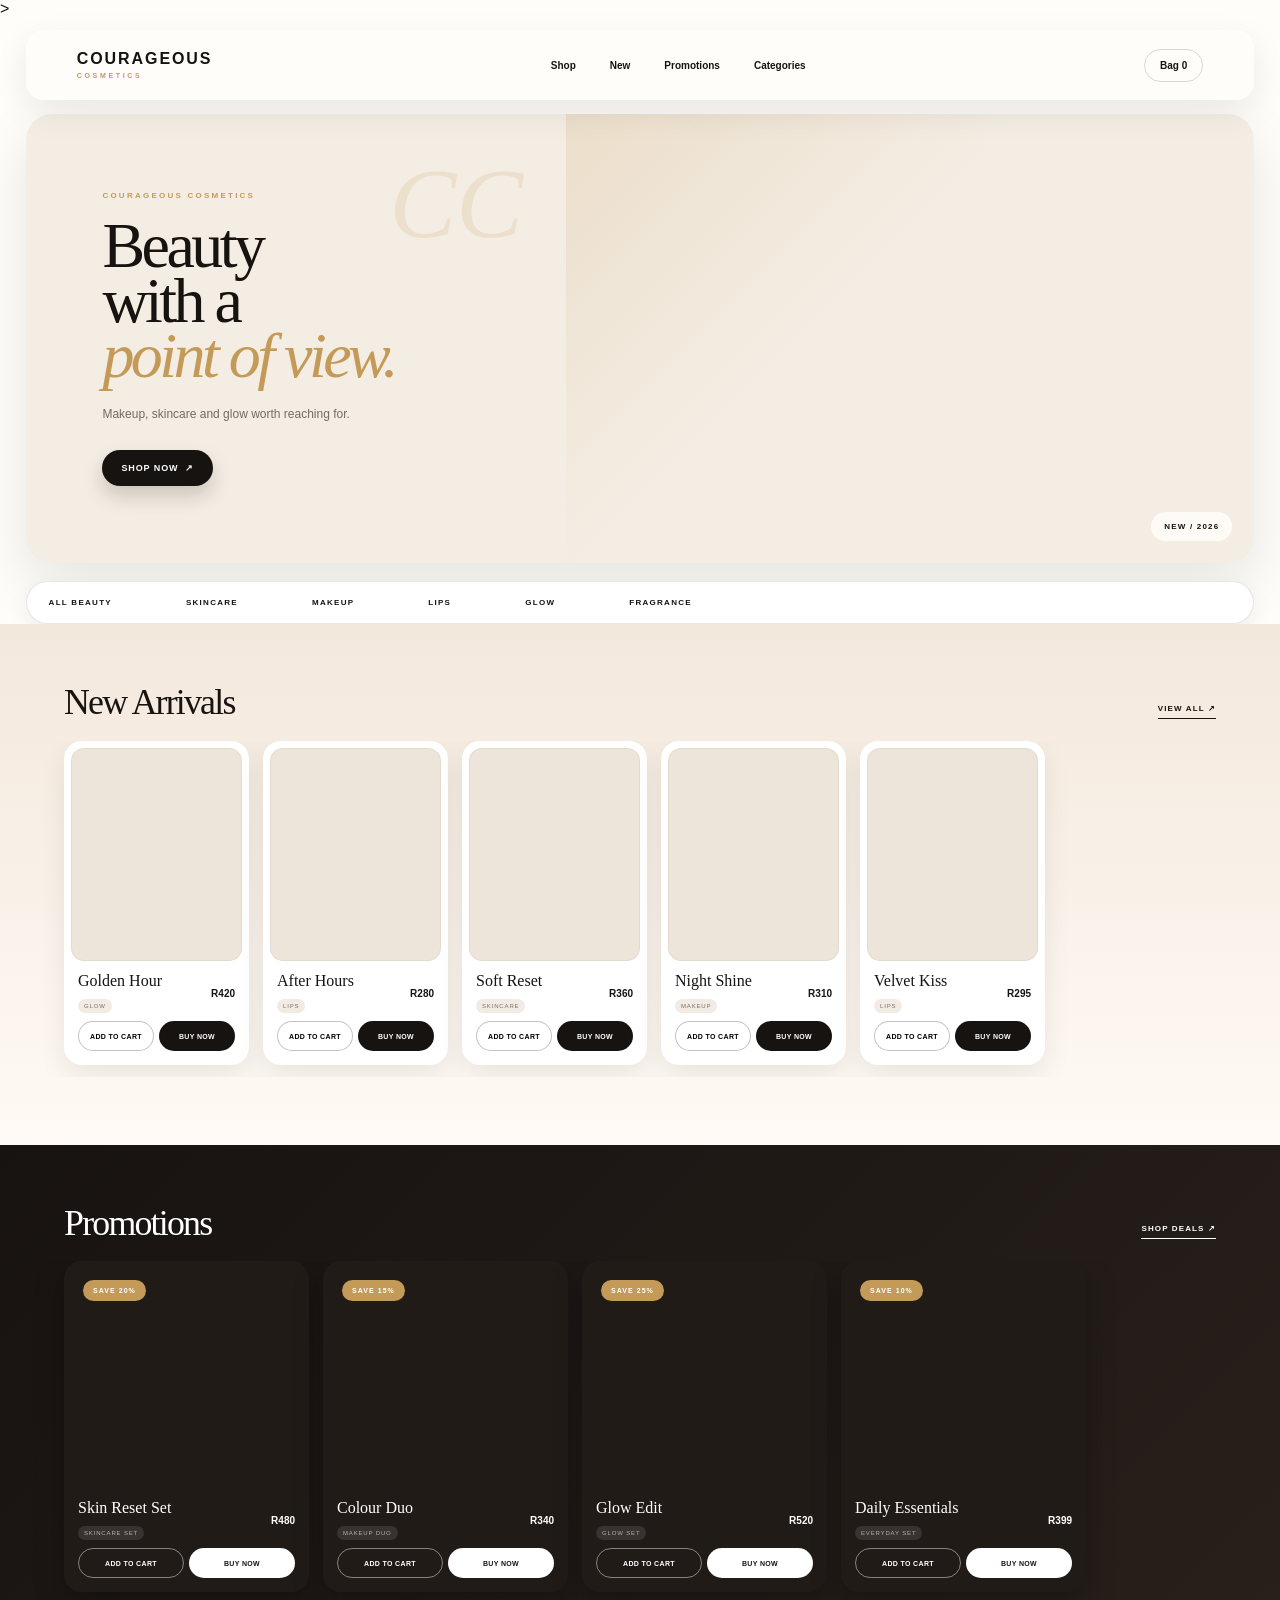
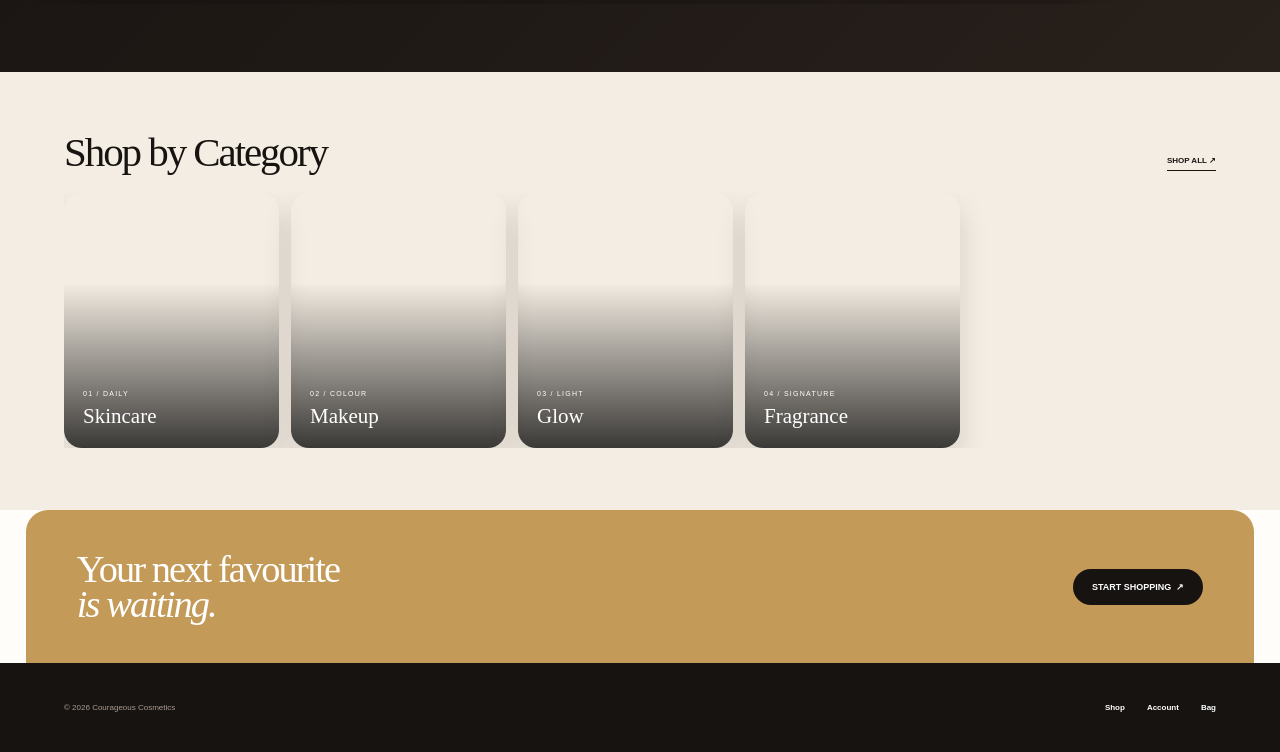
==== index.html @ 5c6d60c6 "Polish cosmetics product cards" ====
<!doctype html>
<html lang="en">
<head>
<meta charset="utf-8">
<meta name="viewport" content="width=device-width, initial-scale=1">
<title>Courageous Cosmetics | Beauty Made Bold</title>
<meta name="description" content="Courageous Cosmetics — shop makeup, skincare, glow and fragrance.">
<link rel="stylesheet" href="assets/css/styles.css">
<style>
.cc-v2{--black:#171311;--cream:#f4ede3;--gold:#c49a58;--white:#fffdf9;--muted:#746a63;background:var(--white);color:var(--black)}
.cc-v2 .shop-header{height:70px;padding:0 4vw;display:flex;align-items:center;justify-content:space-between;border:0;position:sticky;top:12px;margin:12px 2vw 0;background:rgba(255,253,249,.88);backdrop-filter:blur(18px);border-radius:18px;box-shadow:0 12px 35px rgba(23,19,17,.08);z-index:20}
.cc-v2 .logo{font:800 16px/1 var(--sans);letter-spacing:.12em}.cc-v2 .logo small{display:block;color:var(--gold);font-size:7px;letter-spacing:.38em;margin-top:5px}
.cc-v2 .nav{display:flex;gap:8px;font-size:10px;font-weight:700}.cc-v2 .nav a{padding:10px 13px;border-radius:999px}.cc-v2 .nav a:hover{background:var(--black);color:#fff}
.cc-v2 .bag{font-weight:800;font-size:10px;border:1px solid rgba(23,19,17,.16);border-radius:999px;padding:10px 15px}.cc-v2 .menu{display:none}
.cc-v2 .hero2{display:grid;grid-template-columns:44% 56%;min-height:440px;margin:14px 2vw 0;border-radius:26px;overflow:hidden;background:var(--cream);box-shadow:0 22px 55px rgba(23,19,17,.10)}
.cc-v2 .hero2-copy{padding:6vw;display:flex;flex-direction:column;justify-content:center;position:relative}.cc-v2 .hero2-copy:after{content:"CC";position:absolute;right:8%;top:9%;font:italic 100px/1 var(--serif);color:rgba(196,154,88,.16)}
.cc-v2 .eyebrow2{font-size:8px;font-weight:800;letter-spacing:.28em;margin:0 0 18px;color:var(--gold)}
.cc-v2 .hero2 h1{font:500 clamp(44px,5vw,68px)/.86 var(--serif);letter-spacing:-.055em;margin:0;position:relative;z-index:1}.cc-v2 .hero2 h1 em{color:var(--gold)}
.cc-v2 .hero2-copy p:not(.eyebrow2){font-size:12px;line-height:1.55;max-width:300px;margin:22px 0 27px;color:var(--muted)}
.cc-v2 .shop-btn{display:inline-flex;width:max-content;background:var(--black);color:#fff;padding:13px 19px;border-radius:999px;font-size:9px;font-weight:800;letter-spacing:.1em;box-shadow:0 10px 20px rgba(23,19,17,.18);transition:.2s}.cc-v2 .shop-btn:hover{transform:translateY(-2px);background:var(--gold)}
.cc-v2 .hero2-photo{min-height:440px;background:linear-gradient(135deg,rgba(196,154,88,.18),transparent 40%),url("https://images.unsplash.com/photo-1596462502278-27bfdc403348?auto=format&fit=crop&w=1600&q=90") center/cover;position:relative}.cc-v2 .hero2-photo:after{content:"NEW / 2026";position:absolute;right:22px;bottom:22px;background:rgba(255,253,249,.9);padding:10px 13px;border-radius:999px;font:800 8px var(--sans);letter-spacing:.15em}
.cc-v2 .quick-cats{display:flex;overflow:auto;scrollbar-width:none;margin:18px 2vw 0;padding:4px;border:1px solid rgba(23,19,17,.1);border-radius:999px;background:#fff;box-shadow:0 8px 24px rgba(23,19,17,.06)}.cc-v2 .quick-cats::-webkit-scrollbar,.cc-v2 .rail::-webkit-scrollbar,.cc-v2 .cat-rail::-webkit-scrollbar{display:none}
.cc-v2 .quick-cats a{flex:0 0 auto;padding:12px 18px;font-size:8px;font-weight:800;letter-spacing:.16em;border-radius:999px}.cc-v2 .quick-cats a:hover{background:var(--black);color:#fff}
.cc-v2 .rail-section{padding:62px 0 68px}.cc-v2 .rail-head{padding:0 5vw;display:flex;align-items:end;justify-content:space-between;margin-bottom:22px}.cc-v2 .rail-head h2{font:500 clamp(27px,2.8vw,40px)/.9 var(--serif);letter-spacing:-.05em;margin:0}.cc-v2 .rail-head a{font-size:8px;font-weight:800;letter-spacing:.14em;border-bottom:1px solid var(--black);padding-bottom:5px}
.cc-v2 .rail{display:flex;gap:14px;overflow-x:auto;scroll-snap-type:x mandatory;padding:0 5vw 12px;scrollbar-width:none}
.cc-v2 .rail-card{flex:0 0 min(185px,18vw);scroll-snap-align:start;transition:.25s}.cc-v2 .rail-card:hover{transform:translateY(-5px)}.cc-v2 .rail-img{aspect-ratio:4/5;background-size:cover;background-position:center;position:relative;border-radius:16px;overflow:hidden}.cc-v2 .rail-img:after{content:"VIEW";position:absolute;right:10px;bottom:10px;background:rgba(255,255,255,.92);padding:8px 10px;border-radius:999px;font-size:7px;font-weight:800;letter-spacing:.15em;opacity:0;transition:.2s}.cc-v2 .rail-card:hover .rail-img:after{opacity:1}
.cc-v2 .rail-meta{display:flex;justify-content:space-between;padding:11px 2px 8px}.cc-v2 .rail-meta h3{font:500 15px var(--serif);margin:0 0 4px}.cc-v2 .rail-meta small{font-size:7px;letter-spacing:.14em;color:#796e67}.cc-v2 .rail-meta b{font-size:9px}
.cc-v2 .new{background:linear-gradient(180deg,#f3e8dc,#fffaf5)}.cc-v2 .promos{background:linear-gradient(135deg,#171311,#28201b);color:#fff}.cc-v2 .promos .rail-head a{color:#fff;border-color:#fff}.cc-v2 .promos .rail-meta small{color:#bfb2a8}
.cc-v2 .promo-card{flex-basis:min(245px,24vw)}.cc-v2 .promo-img{aspect-ratio:1.05/1;background-size:cover;background-position:center;position:relative;border-radius:16px;overflow:hidden}.cc-v2 .promo-label{position:absolute;left:12px;top:12px;background:var(--gold);color:#fff;padding:7px 10px;border-radius:999px;font-size:7px;font-weight:800;letter-spacing:.15em}
.cc-v2 .categories{padding:62px 5vw;background:var(--cream)}.cc-v2 .cat-head{display:flex;justify-content:space-between;align-items:end;margin-bottom:22px}.cc-v2 .cat-head h2{font:500 clamp(30px,3.2vw,48px)/.9 var(--serif);letter-spacing:-.05em;margin:0}.cc-v2 .cat-head a{font-size:8px;font-weight:800;border-bottom:1px solid var(--black);padding-bottom:5px}
.cc-v2 .cat-rail{display:flex;gap:12px;overflow:auto;scrollbar-width:none}.cc-v2 .cat{flex:0 0 min(215px,21vw);height:255px;border-radius:18px;position:relative;background-size:cover;background-position:center;display:flex;align-items:end;padding:19px;color:#fff;overflow:hidden;box-shadow:0 15px 30px rgba(23,19,17,.13);transition:.25s}.cc-v2 .cat:hover{transform:translateY(-5px)}.cc-v2 .cat:before{content:"";position:absolute;inset:0;background:linear-gradient(0deg,rgba(0,0,0,.76),transparent 65%)}.cc-v2 .cat>*{position:relative}.cc-v2 .cat h3{font:500 21px var(--serif);margin:4px 0 0}.cc-v2 .cat small{font-size:7px;letter-spacing:.18em}
.cc-v2 .mini-banner{margin:0 2vw;border-radius:22px 22px 0 0;background:var(--gold);color:#fff;padding:42px 4vw;display:flex;align-items:center;justify-content:space-between;gap:30px}.cc-v2 .mini-banner h2{font:500 clamp(27px,3vw,40px)/.9 var(--serif);margin:0;letter-spacing:-.05em}.cc-v2 .mini-banner a{background:var(--black);color:#fff;padding:13px 19px;border-radius:999px;font-size:9px;font-weight:800;white-space:nowrap}
.cc-v2 .footer2{background:var(--black);color:#fff;padding:40px 5vw;display:flex;justify-content:space-between;gap:30px}.cc-v2 .footer2 p{margin:0;font-size:8px;color:#a99b91}.cc-v2 .footer2 nav{display:flex;gap:22px;font-size:8px;font-weight:700}.cc-v2 .footer2 a:hover{color:var(--gold)}
.cc-v2 .card-actions{display:flex;gap:5px;padding:0 2px 10px}.cc-v2 .card-actions button{flex:1;border:1px solid rgba(23,19,17,.25);background:#fff;padding:8px 3px;border-radius:999px;font:800 7px var(--sans);letter-spacing:.05em;cursor:pointer;transition:.2s}.cc-v2 .card-actions button:hover{transform:translateY(-1px);background:var(--black);color:#fff}.cc-v2 .card-actions .buy-now{background:var(--black);color:#fff}.cc-v2 .promos .card-actions button{border-color:rgba(255,255,255,.45);color:#fff;background:transparent}.cc-v2 .promos .card-actions button:hover{background:#fff;color:var(--black)}.cc-v2 .promos .card-actions .buy-now{background:#fff;color:var(--black)}
@media(max-width:800px){
.cc-v2 .shop-header{height:62px;padding:0 14px;top:8px;margin:8px 10px 0;border-radius:15px}.cc-v2 .nav{display:none}.cc-v2 .menu{display:block;border:0;background:none;font-size:18px}.cc-v2 .bag{padding:8px 12px}
.cc-v2 .hero2{grid-template-columns:1fr;min-height:0;margin:10px 10px 0;border-radius:20px}.cc-v2 .hero2-copy{padding:45px 22px 34px}.cc-v2 .hero2-copy:after{font-size:70px}.cc-v2 .hero2 h1{font-size:46px}.cc-v2 .hero2-photo{min-height:300px}
.cc-v2 .quick-cats{margin:12px 10px 0}.cc-v2 .quick-cats a{padding:11px 16px}
.cc-v2 .rail-section{padding:44px 0 50px}.cc-v2 .rail-head{padding:0 20px;margin-bottom:18px}.cc-v2 .rail-head h2{font-size:30px}.cc-v2 .rail{padding:0 20px 10px;gap:10px}.cc-v2 .rail-card{flex-basis:62vw}.cc-v2 .promo-card{flex-basis:70vw}
.cc-v2 .categories{padding:48px 20px}.cc-v2 .cat-head h2{font-size:30px}.cc-v2 .cat{flex-basis:64vw;height:250px}
.cc-v2 .mini-banner{margin:0 10px;border-radius:18px 18px 0 0;padding:40px 22px;display:block}.cc-v2 .mini-banner a{display:inline-flex;margin-top:22px}.cc-v2 .footer2{padding:34px 20px;display:block}.cc-v2 .footer2 nav{margin-top:20px}
}

/* Premium product-card treatment */
.cc-v2 .rail-card{background:#fff;border-radius:18px;padding:7px;box-shadow:0 10px 28px rgba(23,19,17,.08);overflow:hidden}
.cc-v2 .rail-card:hover{box-shadow:0 18px 38px rgba(23,19,17,.14)}
.cc-v2 .rail-img,.cc-v2 .promo-img{border-radius:13px;box-shadow:inset 0 0 0 1px rgba(23,19,17,.05)}
.cc-v2 .rail-img{background-color:#eee5da}
.cc-v2 .rail-meta{padding:12px 7px 8px;align-items:center}
.cc-v2 .rail-meta h3{font-size:16px;line-height:1.05}
.cc-v2 .rail-meta small{display:inline-block;margin-top:2px;padding:4px 6px;border-radius:999px;background:#f2ebe3;color:#796e67;font-size:6px}
.cc-v2 .rail-meta b{font-size:10px;white-space:nowrap}
.cc-v2 .card-actions{padding:0 7px 7px;gap:5px}
.cc-v2 .card-actions button{min-height:30px;font-size:7px}
.cc-v2 .promos .rail-card{background:#211b18;box-shadow:0 12px 30px rgba(0,0,0,.25)}
.cc-v2 .promos .rail-meta small{background:rgba(255,255,255,.1)}
.cc-v2 .promos .promo-img{border-radius:13px}
@media(max-width:800px){
.cc-v2 .rail-card{padding:6px;border-radius:16px}
.cc-v2 .rail-meta{padding:10px 5px 7px}
.cc-v2 .rail-meta h3{font-size:15px}
.cc-v2 .card-actions{padding:0 5px 5px}
}
</style>>
</head>
<body class="cc-v2">
<header class="shop-header">
  <a class="logo" href="index.html">COURAGEOUS<small>COSMETICS</small></a>
  <nav class="nav"><a href="shop.html">Shop</a><a href="#new">New</a><a href="#promotions">Promotions</a><a href="#categories">Categories</a></nav>
  <a class="bag" href="cart.html">Bag <span class="cart-count" data-cart-count>0</span></a>
  <button class="menu" aria-label="Menu">☰</button>
</header>

<main>
<section class="hero2">
  <div class="hero2-copy">
    <p class="eyebrow2">COURAGEOUS COSMETICS</p>
    <h1>Beauty<br>with a<br><em>point of view.</em></h1>
    <p>Makeup, skincare and glow worth reaching for.</p>
    <a class="shop-btn" href="shop.html">SHOP NOW&nbsp; ↗</a>
  </div>
  <div class="hero2-photo"></div>
</section>

<nav class="quick-cats" aria-label="Shop categories">
  <a href="shop.html">ALL BEAUTY</a><a href="shop.html">SKINCARE</a><a href="shop.html">MAKEUP</a><a href="shop.html">LIPS</a><a href="shop.html">GLOW</a><a href="shop.html">FRAGRANCE</a>
</nav>

<section class="rail-section new" id="new">
  <div class="rail-head"><h2>New Arrivals</h2><a href="shop.html">VIEW ALL ↗</a></div>
  <div class="rail">
    <a class="rail-card" href="product.html"><div class="rail-img img-glow"></div><div class="rail-meta"><div><h3>Golden Hour</h3><small>GLOW</small></div><b>R420</b></div><div class="card-actions"><button onclick="event.preventDefault();event.stopPropagation();add(3)">ADD TO CART</button><button class="buy-now" onclick="event.preventDefault();event.stopPropagation();buyNow(3)">BUY NOW</button></div></a>
    <a class="rail-card" href="product.html"><div class="rail-img img-lips"></div><div class="rail-meta"><div><h3>After Hours</h3><small>LIPS</small></div><b>R280</b></div><div class="card-actions"><button onclick="event.preventDefault();event.stopPropagation();add(1)">ADD TO CART</button><button class="buy-now" onclick="event.preventDefault();event.stopPropagation();buyNow(1)">BUY NOW</button></div></a>
    <a class="rail-card" href="product.html"><div class="rail-img img-skin"></div><div class="rail-meta"><div><h3>Soft Reset</h3><small>SKINCARE</small></div><b>R360</b></div><div class="card-actions"><button onclick="event.preventDefault();event.stopPropagation();add(2)">ADD TO CART</button><button class="buy-now" onclick="event.preventDefault();event.stopPropagation();buyNow(2)">BUY NOW</button></div></a>
    <a class="rail-card" href="product.html"><div class="rail-img img-glow"></div><div class="rail-meta"><div><h3>Night Shine</h3><small>MAKEUP</small></div><b>R310</b></div><div class="card-actions"><button onclick="event.preventDefault();event.stopPropagation();add(4)">ADD TO CART</button><button class="buy-now" onclick="event.preventDefault();event.stopPropagation();buyNow(4)">BUY NOW</button></div></a>
    <a class="rail-card" href="product.html"><div class="rail-img img-lips"></div><div class="rail-meta"><div><h3>Velvet Kiss</h3><small>LIPS</small></div><b>R295</b></div><div class="card-actions"><button onclick="event.preventDefault();event.stopPropagation();add(1)">ADD TO CART</button><button class="buy-now" onclick="event.preventDefault();event.stopPropagation();buyNow(1)">BUY NOW</button></div></a>
  </div>
</section>

<section class="rail-section promos" id="promotions">
  <div class="rail-head"><h2>Promotions</h2><a href="shop.html">SHOP DEALS ↗</a></div>
  <div class="rail">
    <a class="rail-card promo-card" href="product.html"><div class="promo-img img-skin"><span class="promo-label">SAVE 20%</span></div><div class="rail-meta"><div><h3>Skin Reset Set</h3><small>SKINCARE SET</small></div><b>R480</b></div><div class="card-actions"><button onclick="event.preventDefault();event.stopPropagation();add(2)">ADD TO CART</button><button class="buy-now" onclick="event.preventDefault();event.stopPropagation();buyNow(2)">BUY NOW</button></div></a>
    <a class="rail-card promo-card" href="product.html"><div class="promo-img img-lips"><span class="promo-label">SAVE 15%</span></div><div class="rail-meta"><div><h3>Colour Duo</h3><small>MAKEUP DUO</small></div><b>R340</b></div><div class="card-actions"><button onclick="event.preventDefault();event.stopPropagation();add(1)">ADD TO CART</button><button class="buy-now" onclick="event.preventDefault();event.stopPropagation();buyNow(1)">BUY NOW</button></div></a>
    <a class="rail-card promo-card" href="product.html"><div class="promo-img img-glow"><span class="promo-label">SAVE 25%</span></div><div class="rail-meta"><div><h3>Glow Edit</h3><small>GLOW SET</small></div><b>R520</b></div><div class="card-actions"><button onclick="event.preventDefault();event.stopPropagation();add(3)">ADD TO CART</button><button class="buy-now" onclick="event.preventDefault();event.stopPropagation();buyNow(3)">BUY NOW</button></div></a>
    <a class="rail-card promo-card" href="product.html"><div class="promo-img img-skin"><span class="promo-label">SAVE 10%</span></div><div class="rail-meta"><div><h3>Daily Essentials</h3><small>EVERYDAY SET</small></div><b>R399</b></div><div class="card-actions"><button onclick="event.preventDefault();event.stopPropagation();add(5)">ADD TO CART</button><button class="buy-now" onclick="event.preventDefault();event.stopPropagation();buyNow(5)">BUY NOW</button></div></a>
  </div>
</section>

<section class="categories" id="categories">
  <div class="cat-head"><h2>Shop by Category</h2><a href="shop.html">SHOP ALL ↗</a></div>
  <div class="cat-rail">
    <a class="cat" href="shop.html" style="background-image:url('https://images.unsplash.com/photo-1556228578-8c89e6adf883?auto=format&fit=crop&w=900&q=90')"><div><small>01 / DAILY</small><h3>Skincare</h3></div></a>
    <a class="cat" href="shop.html" style="background-image:url('https://images.unsplash.com/photo-1596462502278-27bfdc403348?auto=format&fit=crop&w=900&q=90')"><div><small>02 / COLOUR</small><h3>Makeup</h3></div></a>
    <a class="cat" href="shop.html" style="background-image:url('https://images.unsplash.com/photo-1598440947619-2c35fc9aa908?auto=format&fit=crop&w=900&q=90')"><div><small>03 / LIGHT</small><h3>Glow</h3></div></a>
    <a class="cat" href="shop.html" style="background-image:url('https://images.unsplash.com/photo-1522335789203-aabd1fc54bc9?auto=format&fit=crop&w=900&q=90')"><div><small>04 / SIGNATURE</small><h3>Fragrance</h3></div></a>
  </div>
</section>

<section class="mini-banner">
  <h2>Your next favourite<br><em>is waiting.</em></h2>
  <a href="shop.html">START SHOPPING&nbsp; ↗</a>
</section>
</main>

<footer class="footer2">
  <p>© 2026 Courageous Cosmetics</p>
  <nav><a href="shop.html">Shop</a><a href="account.html">Account</a><a href="cart.html">Bag</a></nav>
</footer>
<script src="assets/js/site.js"></script>
<script>function buyNow(id){add(id);location.href="cart.html"}</script></body>
</html>
---- assets/css/styles.css ----
:root{--ink:#171312;--cream:#f6f0e8;--paper:#fffaf5;--gold:#b98b46;--line:rgba(23,19,18,.16);--serif:"Playfair Display",serif;--sans:"DM Sans",sans-serif}*{box-sizing:border-box}html{scroll-behavior:smooth}body{margin:0;background:var(--paper);color:var(--ink);font-family:var(--sans)}a{text-decoration:none;color:inherit}button,input{font:inherit}.announcement{height:32px;background:var(--ink);color:#fff;text-align:center;font-size:10px;letter-spacing:.18em;display:flex;align-items:center;justify-content:center;gap:14px}.site-header{height:82px;padding:0 5vw;display:flex;align-items:center;justify-content:space-between;border-bottom:1px solid var(--line);background:rgba(255,250,245,.94);backdrop-filter:blur(12px);position:relative;z-index:5}.brand{display:flex;flex-direction:column;line-height:.92;letter-spacing:.14em;font-weight:700}.brand span{font-size:17px}.brand small{font-size:9px;letter-spacing:.38em;margin-top:5px;color:var(--gold)}nav{display:flex;gap:38px;font-size:12px;font-weight:600}nav a{position:relative}nav a:after{content:"";position:absolute;left:0;bottom:-8px;width:0;height:1px;background:var(--ink);transition:.25s}nav a:hover:after,nav a.active:after{width:100%}.header-actions{display:flex;align-items:center;gap:20px;font-size:13px}.cart-link b{font-size:10px;margin-left:3px}.menu{display:none;border:0;background:none}.hero{min-height:calc(100vh - 114px);display:grid;grid-template-columns:43% 57%;background:var(--cream)}.hero-copy{padding:11vw 7vw 7vw 9vw;display:flex;flex-direction:column;justify-content:center}.eyebrow{font-size:10px;letter-spacing:.23em;font-weight:700;margin:0 0 18px}.hero h1,.shop-head h1,.product-info h1,.cart-page h1,.account-card h1{font-family:var(--serif);font-size:clamp(64px,8vw,122px);line-height:.86;font-weight:500;letter-spacing:-.055em;margin:0}.hero h1 em,.shop-head h1 em,.product-info h1 em,.cart-page h1 em,.account-card h1 em,.section h2 em,.feature h2 em,.statement em,.footer-brand em{font-style:italic;font-weight:500}.hero-text{max-width:390px;line-height:1.7;font-size:14px;margin:30px 0}.button{border:1px solid var(--ink);padding:16px 21px;display:inline-flex;align-items:center;justify-content:space-between;gap:30px;font-weight:700;font-size:11px;letter-spacing:.08em;cursor:pointer;transition:.2s}.button-dark{background:var(--ink);color:#fff}.button-dark:hover{background:var(--gold);border-color:var(--gold)}.hero-copy .button{width:190px}.hero-art{position:relative;min-height:620px;overflow:hidden;background:#d8c4ad}.hero-image{position:absolute;inset:0;background:linear-gradient(120deg,rgba(0,0,0,.05),transparent),url("https://images.unsplash.com/photo-1522337360788-8b13dee7a37e?auto=format&fit=crop&w=1500&q=90") center/cover}.hero-badge{position:absolute;z-index:2;top:40px;left:40px;border:1px solid rgba(255,255,255,.7);color:#fff;border-radius:50%;width:74px;height:74px;display:grid;place-content:center;text-align:center;font-family:var(--serif);font-size:24px;line-height:.8}.hero-badge small{font:8px var(--sans);letter-spacing:.15em;margin-top:6px}.hero-caption{position:absolute;bottom:25px;left:30px;right:30px;color:#fff;display:flex;justify-content:space-between;font-size:9px;letter-spacing:.18em}.marquee{overflow:hidden;white-space:nowrap;background:var(--gold);color:#fff;padding:17px 0;font-size:11px;font-weight:700;letter-spacing:.16em}.marquee div{width:max-content;animation:move 25s linear infinite}@keyframes move{to{transform:translateX(-35%)}}.section{padding:120px 7vw}.collections{background:var(--paper)}.section-intro{display:flex;align-items:end;justify-content:space-between;margin-bottom:65px}.section h2{font:500 clamp(48px,6vw,86px)/.88 var(--serif);letter-spacing:-.045em;margin:0}.text-link{font-size:11px;font-weight:700;border-bottom:1px solid var(--ink);padding-bottom:5px}.collection-grid{display:grid;grid-template-columns:1.2fr .8fr .8fr;gap:18px;align-items:start}.collection-card{display:block}.collection-card.tall{grid-row:span 2}.collection-card.offset{margin-top:100px}.collection-img{height:430px;background-size:cover;background-position:center;transition:transform .6s}.tall .collection-img{height:640px}.collection-card:hover .collection-img{transform:scale(.985)}.img-lips{background-image:url("https://images.unsplash.com/photo-1586495777744-4413f21062fa?auto=format&fit=crop&w=1000&q=90")}.img-skin{background-image:url("https://images.unsplash.com/photo-1556228578-8c89e6adf883?auto=format&fit=crop&w=1000&q=90")}.img-glow{background-image:url("https://images.unsplash.com/photo-1596462502278-27bfdc403348?auto=format&fit=crop&w=1000&q=90")}.collection-card>div:last-child{padding:17px 2px}.collection-card small{font-size:9px;letter-spacing:.18em;color:#6f625a}.collection-card h3{font:500 28px var(--serif);margin:7px 0}.collection-card span{font-size:10px;font-weight:700}.feature{display:grid;grid-template-columns:55% 45%;background:var(--ink);color:#fff;min-height:760px}.feature-visual{position:relative;overflow:hidden;background:#29221f}.feature-product{position:absolute;inset:10% 15%;background:url("https://images.unsplash.com/photo-1598440947619-2c35fc9aa908?auto=format&fit=crop&w=1000&q=90") center/cover}.circle{position:absolute;z-index:2;left:7%;top:9%;width:120px;height:120px;border:1px solid rgba(255,255,255,.5);border-radius:50%;display:grid;place-items:center;font:50px var(--serif);color:var(--gold)}.feature-copy{padding:10vw 10vw 8vw 7vw;display:flex;flex-direction:column;justify-content:center}.feature h2{font:500 clamp(48px,5vw,76px)/.9 var(--serif);letter-spacing:-.05em;margin:0 0 28px}.feature-copy>p:not(.eyebrow){color:#cfc4bc;line-height:1.8;max-width:440px;font-size:14px}.feature ol{list-style:none;padding:0;margin:38px 0;max-width:430px}.feature li{padding:15px 0;border-top:1px solid rgba(255,255,255,.16);font-size:13px}.feature li span{color:var(--gold);margin-right:25px;font-size:10px}.button-light{color:#fff;border-color:#fff;width:210px}.statement{min-height:550px;background:var(--gold);display:flex;flex-direction:column;justify-content:center;align-items:center;text-align:center}.statement p{font:500 clamp(48px,7vw,100px)/.87 var(--serif);letter-spacing:-.05em;margin:0}.statement span{font-size:9px;letter-spacing:.25em;margin-top:35px}.newsletter{padding:90px 8vw;display:flex;justify-content:space-between;align-items:end;gap:50px;background:var(--cream)}.newsletter h2{font:500 58px/.9 var(--serif);margin:0;letter-spacing:-.04em}.newsletter form{display:flex;border-bottom:1px solid var(--ink);width:min(440px,100%)}.newsletter input{border:0;background:transparent;outline:0;padding:16px 0;flex:1;font-size:12px}.newsletter button{border:0;background:none;font-weight:700;font-size:10px;letter-spacing:.12em}footer{background:var(--ink);color:#fff;padding:70px 7vw;display:grid;grid-template-columns:2fr 1fr 1fr 2fr;gap:30px}footer>div:not(.footer-brand){display:flex;flex-direction:column;gap:11px;font-size:11px;color:#cfc4bc}footer small{color:var(--gold);font-size:9px;letter-spacing:.2em;margin-bottom:8px}.footer-brand{font:700 25px/.85 var(--sans);letter-spacing:.1em}.footer-brand em{font:500 27px var(--serif)}footer>p{font-size:10px;color:#887c74;text-align:right;align-self:end}.shop-page,.product-page,.cart-page{padding:80px 7vw 110px}.shop-head{display:flex;justify-content:space-between;align-items:end;margin-bottom:60px}.shop-head>p{max-width:270px;font-size:13px;line-height:1.7}.shop-head h1{font-size:clamp(65px,8vw,105px)}.filters{display:flex;gap:8px;border-top:1px solid var(--line);border-bottom:1px solid var(--line);padding:12px 0;margin-bottom:35px}.filter,.sort{border:0;background:none;padding:8px 15px;font-size:10px;letter-spacing:.1em;cursor:pointer}.filter.active{background:var(--ink);color:#fff}.filters span{flex:1}.sort{font-weight:700}.product-grid{display:grid;grid-template-columns:repeat(3,1fr);gap:45px 18px}.product-image{aspect-ratio:4/5;position:relative;overflow:hidden;background:#eee}.product-image img{width:100%;height:100%;object-fit:cover;transition:transform .5s}.product-card:hover .product-image img{transform:scale(1.035)}.product-tag{position:absolute;top:13px;left:13px;background:#fff;padding:7px 10px;font-size:8px;letter-spacing:.15em}.product-meta{display:flex;justify-content:space-between;gap:15px;padding:15px 2px 11px}.product-meta h3{font:500 21px var(--serif);margin:0 0 4px}.product-meta p{font-size:9px;color:#85786f;margin:0}.product-meta>b{font-size:11px}.quick-add{width:100%;background:transparent;border:1px solid var(--line);padding:12px;text-align:left;font-size:10px;font-weight:700;cursor:pointer;display:flex;justify-content:space-between}.quick-add:hover{background:var(--ink);color:#fff}.product-page{padding-top:35px}.back{font-size:10px;font-weight:700}.product-detail{display:grid;grid-template-columns:58% 42%;margin-top:30px;min-height:700px}.product-gallery{position:relative;padding-right:25px}.product-main-image{height:700px;background:#eee;overflow:hidden}.product-main-image img{width:100%;height:100%;object-fit:cover}.mini-note{position:absolute;left:20px;bottom:20px;background:var(--ink);color:#fff;padding:12px;font-size:9px;letter-spacing:.15em}.product-info{padding:7vw 5vw 5vw 6vw}.product-info h1{font-size:clamp(50px,6vw,82px);margin-bottom:16px}.price{font-weight:700;font-size:16px}.lead{font-size:13px;line-height:1.8;color:#6d625c;max-width:430px;margin:30px 0 45px}.choice{border-top:1px solid var(--line);padding:20px 0;display:flex;justify-content:space-between;align-items:center;max-width:430px}.choice>span{font-size:9px;letter-spacing:.18em}.swatch{width:28px;height:28px;border-radius:50%;border:2px solid var(--paper);outline:1px solid var(--ink);background:#9f6b5f;margin-left:8px}.swatch-two{background:#b89172}.swatch-three{background:#6d5145}.button.full{width:100%;max-width:430px;margin-top:18px}.accordions{max-width:430px;margin-top:30px}.accordions details{border-top:1px solid var(--line);padding:18px 0}.accordions summary{list-style:none;font-size:11px;font-weight:700;display:flex;justify-content:space-between}.accordions summary::-webkit-details-marker{display:none}.accordions p{font-size:12px;line-height:1.7;color:#6d625c;max-width:390px}.cart-page h1{font-size:clamp(65px,8vw,100px);margin-bottom:55px}.cart-list{max-width:760px}.cart-row{display:grid;grid-template-columns:120px 1fr auto;gap:20px;border-top:1px solid var(--line);padding:18px 0;align-items:center}.cart-row img{width:120px;height:145px;object-fit:cover}.cart-row h3{font:500 22px var(--serif);margin:0 0 5px}.cart-row p,.cart-row button{font-size:10px;color:#756960}.cart-row button{border:0;background:none;padding:0;text-decoration:underline}.cart-row>b{font-size:12px}.cart-summary{max-width:420px;margin:40px 0 0 auto;border-top:2px solid var(--ink);padding-top:18px}.cart-summary small{font-size:9px;letter-spacing:.2em}.cart-summary strong{font:500 42px var(--serif);display:block;margin:8px 0}.cart-summary p{font-size:10px;color:#756960}.empty{text-align:center;padding:50px 0 100px}.empty>span{display:grid;place-items:center;margin:auto;width:90px;height:90px;border:1px solid var(--gold);border-radius:50%;font:30px var(--serif)}.empty h2{font:500 42px var(--serif);margin:25px 0 8px}.empty p{font-size:12px;color:#756960;margin-bottom:25px}.account-page{min-height:calc(100vh - 114px);display:grid;place-items:center;background:var(--cream);padding:50px}.account-card{background:var(--paper);padding:75px 8vw;width:min(760px,100%);box-shadow:0 25px 70px rgba(0,0,0,.08)}.account-card h1{font-size:clamp(60px,8vw,100px)}.account-card>p:not(.eyebrow){max-width:400px;line-height:1.7;font-size:13px;margin:30px 0}.toast{position:fixed;right:25px;bottom:25px;background:var(--ink);color:#fff;padding:15px 20px;font-size:11px;z-index:20;transform:translateY(20px);opacity:0;transition:.25s}.toast.show{transform:none;opacity:1}@media(max-width:800px){.site-header{height:70px;padding:0 20px}.announcement{font-size:8px}.site-header nav{display:none}.menu{display:block}.hero{grid-template-columns:1fr}.hero-copy{padding:65px 25px 55px}.hero h1{font-size:70px}.hero-art{min-height:530px}.hero-badge{left:20px;top:20px}.section{padding:75px 20px}.section-intro{display:block}.section-intro .text-link{display:inline-block;margin-top:25px}.collection-grid{grid-template-columns:1fr 1fr;gap:10px}.collection-card.tall{grid-row:span 1;grid-column:span 2}.collection-card.offset{margin-top:0}.collection-img,.tall .collection-img{height:330px}.tall .collection-img{height:500px}.collection-card h3{font-size:21px}.feature{grid-template-columns:1fr}.feature-visual{min-height:500px}.feature-copy{padding:65px 25px}.statement{min-height:390px;padding:40px 20px}.newsletter{padding:65px 20px;display:block}.newsletter form{margin-top:45px}footer{grid-template-columns:1fr 1fr;padding:55px 20px}footer .footer-brand{grid-column:span 2}footer>p{text-align:left;grid-column:span 2}.shop-page,.product-page,.cart-page{padding:50px 20px 80px}.shop-head{display:block}.shop-head>p{margin-top:25px}.filters{overflow:auto}.filters span{min-width:20px}.product-grid{grid-template-columns:1fr 1fr;gap:35px 10px}.product-meta h3{font-size:17px}.product-detail{grid-template-columns:1fr}.product-gallery{padding:0}.product-main-image{height:520px}.product-info{padding:55px 0}.cart-row{grid-template-columns:85px 1fr;gap:14px}.cart-row img{width:85px;height:105px}.cart-row>b{grid-column:2}.account-page{padding:20px}.account-card{padding:55px 25px}.header-actions{gap:13px}}
/* Courageous Cosmetics homepage art direction */
.cosmetics-home{background:var(--paper);color:var(--ink)}
.cc-header{position:sticky;top:0;background:rgba(255,250,245,.96);backdrop-filter:blur(14px);z-index:20}
.cc-brand{gap:4px}.cc-brand span{font-size:18px;letter-spacing:.12em}.cc-brand small{font-size:8px;letter-spacing:.34em;color:var(--gold)}
.cc-hero{min-height:calc(100vh - 82px);display:grid;grid-template-columns:44% 56%;background:var(--cream)}
.cc-hero-copy{padding:9vw 7vw;display:flex;flex-direction:column;justify-content:center}
.cc-hero-copy h1{font:500 clamp(72px,9vw,132px)/.82 var(--serif);letter-spacing:-.06em;margin:0}.cc-hero-copy h1 em{font-style:italic;color:var(--gold)}
.cc-hero-copy .hero-text{max-width:400px;margin:30px 0}
.cc-hero-copy .button{width:225px}
.cc-hero-art{position:relative;min-height:680px;overflow:hidden;background:#cbb5a2}
.cc-hero-photo{position:absolute;inset:0;background:linear-gradient(90deg,rgba(0,0,0,.05),transparent 45%),url("https://images.unsplash.com/photo-1522337360788-8b13dee7a37e?auto=format&fit=crop&w=1500&q=90") center/cover}
.cc-hero-circle{position:absolute;left:7%;top:8%;width:145px;height:145px;border:1px solid rgba(255,255,255,.8);border-radius:50%;color:#fff;display:grid;place-items:center;text-align:center}.cc-hero-circle span{font:48px var(--serif);line-height:.7}.cc-hero-circle small{font:7px var(--sans);letter-spacing:.18em;line-height:1.5}
.cc-hero-label{position:absolute;bottom:24px;left:28px;right:28px;color:#fff;font-size:9px;letter-spacing:.2em}
.cc-intro{padding:115px 7vw;background:var(--paper)}.cc-intro-grid{display:grid;grid-template-columns:1fr 2fr 1fr;gap:40px;align-items:start}.cc-intro h2{font:500 clamp(45px,6vw,82px)/.88 var(--serif);letter-spacing:-.05em;margin:0}.cc-intro h2 em{color:var(--gold)}.cc-intro-grid>p:last-child{font-size:13px;line-height:1.8;color:#6d625c;margin-top:10px}
.cc-arrivals{background:#f0e5d9;padding-top:105px;padding-bottom:130px}.cc-arrivals .section-heading{margin-bottom:50px}.cc-product-stage{position:relative;min-height:650px;display:grid;grid-template-columns:1.1fr .82fr .95fr;gap:18px;align-items:start}.cc-product-card{position:relative;z-index:2}.cc-product-card.cc-p2{margin-top:90px}.cc-product-card.cc-p3{margin-top:25px}.cc-product-img{aspect-ratio:4/5;background-size:cover;background-position:center}.cc-product-card span{display:block;font-size:8px;letter-spacing:.18em;color:#85786f;margin-top:14px}.cc-product-card h3{font:500 27px var(--serif);margin:6px 0 3px}.cc-product-card b{font-size:11px}.cc-stage-word{position:absolute;right:-1vw;bottom:-20px;font:700 clamp(90px,16vw,230px)/.72 var(--sans);letter-spacing:-.1em;color:rgba(185,139,70,.16);z-index:1}
.cc-promo{display:grid;grid-template-columns:58% 42%;min-height:760px;background:var(--ink);color:#fff}.cc-promo-image{background:linear-gradient(0deg,rgba(0,0,0,.18),transparent),url("https://images.unsplash.com/photo-1556228578-8c89e6adf883?auto=format&fit=crop&w=1300&q=90") center/cover}.cc-promo-copy{padding:10vw 8vw;display:flex;flex-direction:column;justify-content:center}.cc-promo-copy h2{font:500 clamp(58px,7vw,100px)/.82 var(--serif);letter-spacing:-.055em;margin:0 0 28px}.cc-promo-copy h2 em{color:var(--gold)}.cc-promo-copy>p:not(.eyebrow){max-width:390px;color:#cfc4bc;line-height:1.8;font-size:13px;margin-bottom:38px}.cc-promo-copy .button{width:210px}
.cc-categories{background:var(--paper)}.cc-categories .section-heading{margin-bottom:55px}.cc-category-grid{display:grid;grid-template-columns:1fr 1fr;gap:16px}.cc-category{min-height:430px;padding:27px;display:flex;flex-direction:column;justify-content:space-between;position:relative;overflow:hidden;color:#fff;background:#222}.cc-category:before{content:"";position:absolute;inset:0;background:center/cover;transition:transform .6s}.cc-category:hover:before{transform:scale(1.04)}.cc-category>*{position:relative;z-index:2}.cc-category small{font-size:9px;letter-spacing:.2em}.cc-category span{font-size:8px;letter-spacing:.2em}.cc-category h3{font:500 clamp(40px,5vw,70px)/.8 var(--serif);margin:7px 0 0;letter-spacing:-.05em}.cc-cat-one{background:#332b29}.cc-cat-one:before{background-image:linear-gradient(0deg,rgba(0,0,0,.72),transparent 60%),url("https://images.unsplash.com/photo-1586495777744-4413f21062fa?auto=format&fit=crop&w=1000&q=90")}.cc-cat-two{margin-top:80px;background:#b98b46}.cc-cat-two:before{background-image:linear-gradient(0deg,rgba(30,20,10,.55),transparent 60%),url("https://images.unsplash.com/photo-1596462502278-27bfdc403348?auto=format&fit=crop&w=1000&q=90")}.cc-cat-three{margin-top:-45px;background:#302a27}.cc-cat-three:before{background-image:linear-gradient(0deg,rgba(0,0,0,.72),transparent 60%),url("https://images.unsplash.com/photo-1598440947619-2c35fc9aa908?auto=format&fit=crop&w=1000&q=90")}.cc-cat-four{background:#d8c4ad;color:#171312}.cc-cat-four:before{background-image:linear-gradient(0deg,rgba(216,196,173,.42),transparent 60%),url("https://images.unsplash.com/photo-1522335789203-aabd1fc54bc9?auto=format&fit=crop&w=1000&q=90")}
.cc-statement{min-height:570px;background:var(--gold);display:flex;flex-direction:column;justify-content:center;align-items:center;text-align:center;padding:60px 20px}.cc-statement p{font:500 clamp(55px,8vw,115px)/.84 var(--serif);letter-spacing:-.06em;margin:0}.cc-statement em{font-style:italic}.cc-statement span{font-size:8px;letter-spacing:.25em;margin-top:38px}
.cc-newsletter{padding:100px 0;background:var(--cream)}.cc-newsletter h2{font:500 clamp(52px,7vw,92px)/.86 var(--serif);letter-spacing:-.055em;margin:0}.cc-newsletter h2 em{color:var(--gold)}.cc-newsletter form{display:flex;border-bottom:1px solid var(--ink);max-width:470px;margin-top:48px}.cc-newsletter input{flex:1;border:0;background:none;outline:0;padding:16px 0;font-size:12px}.cc-newsletter button{border:0;background:none;font-size:10px;font-weight:700;letter-spacing:.15em}
@media(max-width:800px){.cc-hero{grid-template-columns:1fr;min-height:auto}.cc-hero-copy{padding:75px 20px 60px}.cc-hero-copy h1{font-size:76px}.cc-hero-art{min-height:540px}.cc-hero-circle{width:110px;height:110px}.cc-intro{padding:80px 20px}.cc-intro-grid{grid-template-columns:1fr;gap:22px}.cc-intro h2{font-size:52px}.cc-arrivals{padding-top:75px;padding-bottom:85px}.cc-product-stage{min-height:0;grid-template-columns:1fr 1fr;gap:32px 10px}.cc-product-card.cc-p2,.cc-product-card.cc-p3{margin-top:0}.cc-product-card.cc-p3{grid-column:span 2;width:52%}.cc-stage-word{font-size:25vw;bottom:8px}.cc-promo{grid-template-columns:1fr}.cc-promo-image{min-height:520px}.cc-promo-copy{padding:75px 20px}.cc-categories{padding-top:75px;padding-bottom:75px}.cc-category-grid{grid-template-columns:1fr}.cc-category,.cc-cat-two,.cc-cat-three{margin:0;min-height:390px}.cc-statement{min-height:420px}.cc-newsletter{padding:75px 20px}.cc-newsletter h2{font-size:57px}.cc-newsletter form{margin-top:38px}}
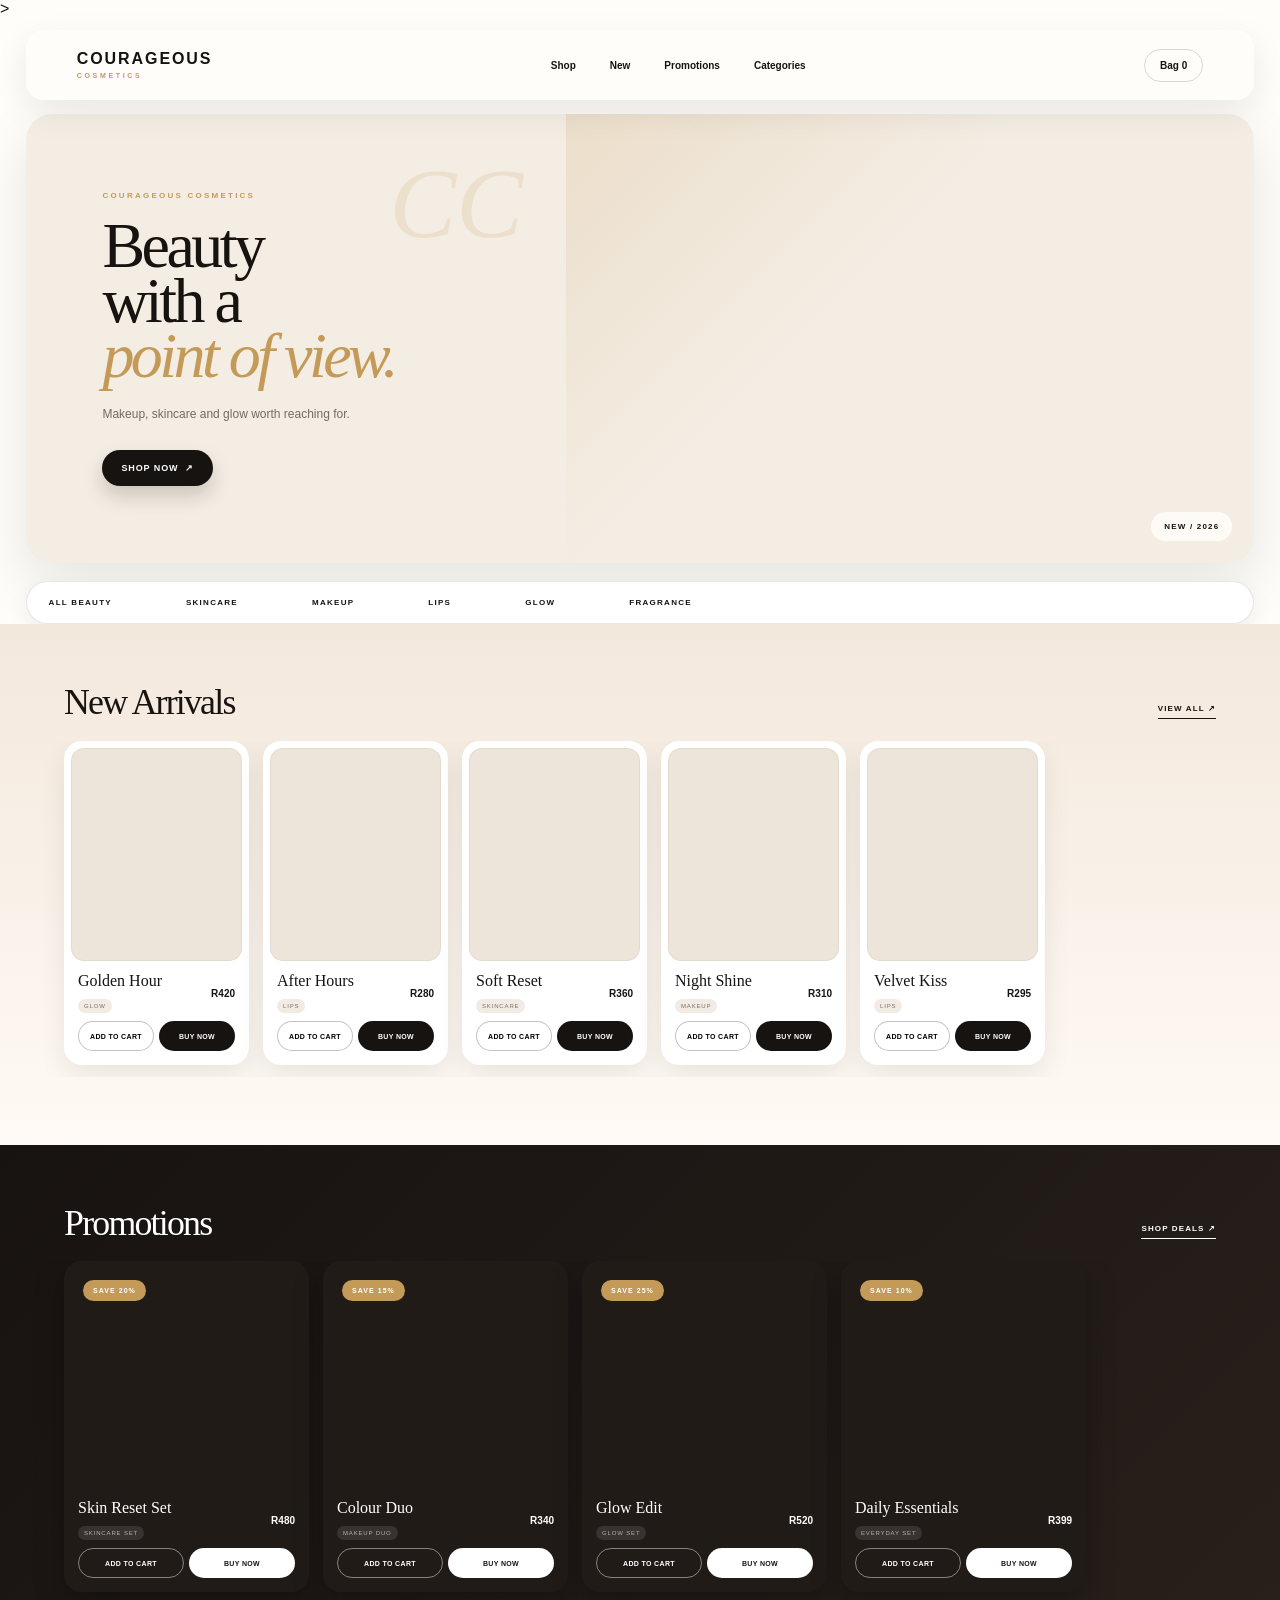
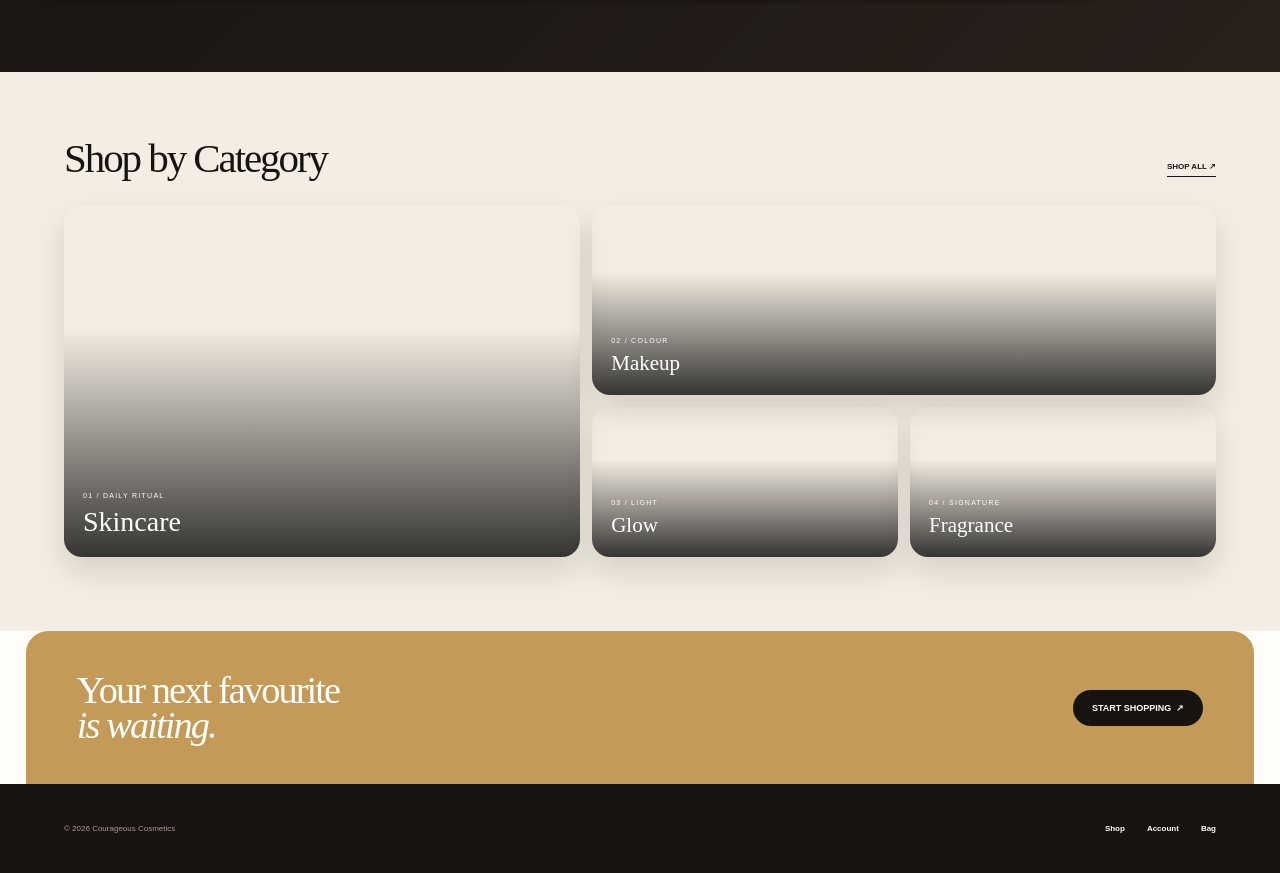
==== commit d67b38b3: "Redesign category section as editorial grid" ====
--- a/index.html
+++ b/index.html
@@ -27,8 +27,8 @@
 .cc-v2 .rail-meta{display:flex;justify-content:space-between;padding:11px 2px 8px}.cc-v2 .rail-meta h3{font:500 15px var(--serif);margin:0 0 4px}.cc-v2 .rail-meta small{font-size:7px;letter-spacing:.14em;color:#796e67}.cc-v2 .rail-meta b{font-size:9px}
 .cc-v2 .new{background:linear-gradient(180deg,#f3e8dc,#fffaf5)}.cc-v2 .promos{background:linear-gradient(135deg,#171311,#28201b);color:#fff}.cc-v2 .promos .rail-head a{color:#fff;border-color:#fff}.cc-v2 .promos .rail-meta small{color:#bfb2a8}
 .cc-v2 .promo-card{flex-basis:min(245px,24vw)}.cc-v2 .promo-img{aspect-ratio:1.05/1;background-size:cover;background-position:center;position:relative;border-radius:16px;overflow:hidden}.cc-v2 .promo-label{position:absolute;left:12px;top:12px;background:var(--gold);color:#fff;padding:7px 10px;border-radius:999px;font-size:7px;font-weight:800;letter-spacing:.15em}
-.cc-v2 .categories{padding:62px 5vw;background:var(--cream)}.cc-v2 .cat-head{display:flex;justify-content:space-between;align-items:end;margin-bottom:22px}.cc-v2 .cat-head h2{font:500 clamp(30px,3.2vw,48px)/.9 var(--serif);letter-spacing:-.05em;margin:0}.cc-v2 .cat-head a{font-size:8px;font-weight:800;border-bottom:1px solid var(--black);padding-bottom:5px}
-.cc-v2 .cat-rail{display:flex;gap:12px;overflow:auto;scrollbar-width:none}.cc-v2 .cat{flex:0 0 min(215px,21vw);height:255px;border-radius:18px;position:relative;background-size:cover;background-position:center;display:flex;align-items:end;padding:19px;color:#fff;overflow:hidden;box-shadow:0 15px 30px rgba(23,19,17,.13);transition:.25s}.cc-v2 .cat:hover{transform:translateY(-5px)}.cc-v2 .cat:before{content:"";position:absolute;inset:0;background:linear-gradient(0deg,rgba(0,0,0,.76),transparent 65%)}.cc-v2 .cat>*{position:relative}.cc-v2 .cat h3{font:500 21px var(--serif);margin:4px 0 0}.cc-v2 .cat small{font-size:7px;letter-spacing:.18em}
+.cc-v2 .categories{padding:68px 5vw 74px;background:var(--cream)}.cc-v2 .cat-head{display:flex;justify-content:space-between;align-items:end;margin-bottom:28px}.cc-v2 .cat-head h2{font:500 clamp(30px,3.2vw,48px)/.9 var(--serif);letter-spacing:-.05em;margin:0}.cc-v2 .cat-head a{font-size:8px;font-weight:800;border-bottom:1px solid var(--black);padding-bottom:5px}
+.cc-v2 .cat-rail{display:grid;grid-template-columns:1.35fr .8fr .8fr;grid-template-rows:190px 150px;gap:12px;overflow:visible}.cc-v2 .cat{min-width:0;height:auto;border-radius:18px;position:relative;background-size:cover;background-position:center;display:flex;align-items:end;padding:19px;color:#fff;overflow:hidden;box-shadow:0 15px 30px rgba(23,19,17,.13);transition:.25s}.cc-v2 .cat:first-child{grid-row:1 / span 2}.cc-v2 .cat:nth-child(2){grid-column:2 / span 2}.cc-v2 .cat:hover{transform:translateY(-5px)}.cc-v2 .cat:before{content:"";position:absolute;inset:0;background:linear-gradient(0deg,rgba(0,0,0,.78),transparent 65%)}.cc-v2 .cat>*{position:relative}.cc-v2 .cat h3{font:500 21px var(--serif);margin:4px 0 0}.cc-v2 .cat:first-child h3{font-size:28px}.cc-v2 .cat small{font-size:7px;letter-spacing:.18em}
 .cc-v2 .mini-banner{margin:0 2vw;border-radius:22px 22px 0 0;background:var(--gold);color:#fff;padding:42px 4vw;display:flex;align-items:center;justify-content:space-between;gap:30px}.cc-v2 .mini-banner h2{font:500 clamp(27px,3vw,40px)/.9 var(--serif);margin:0;letter-spacing:-.05em}.cc-v2 .mini-banner a{background:var(--black);color:#fff;padding:13px 19px;border-radius:999px;font-size:9px;font-weight:800;white-space:nowrap}
 .cc-v2 .footer2{background:var(--black);color:#fff;padding:40px 5vw;display:flex;justify-content:space-between;gap:30px}.cc-v2 .footer2 p{margin:0;font-size:8px;color:#a99b91}.cc-v2 .footer2 nav{display:flex;gap:22px;font-size:8px;font-weight:700}.cc-v2 .footer2 a:hover{color:var(--gold)}
 .cc-v2 .card-actions{display:flex;gap:5px;padding:0 2px 10px}.cc-v2 .card-actions button{flex:1;border:1px solid rgba(23,19,17,.25);background:#fff;padding:8px 3px;border-radius:999px;font:800 7px var(--sans);letter-spacing:.05em;cursor:pointer;transition:.2s}.cc-v2 .card-actions button:hover{transform:translateY(-1px);background:var(--black);color:#fff}.cc-v2 .card-actions .buy-now{background:var(--black);color:#fff}.cc-v2 .promos .card-actions button{border-color:rgba(255,255,255,.45);color:#fff;background:transparent}.cc-v2 .promos .card-actions button:hover{background:#fff;color:var(--black)}.cc-v2 .promos .card-actions .buy-now{background:#fff;color:var(--black)}
@@ -37,7 +37,7 @@
 .cc-v2 .hero2{grid-template-columns:1fr;min-height:0;margin:10px 10px 0;border-radius:20px}.cc-v2 .hero2-copy{padding:45px 22px 34px}.cc-v2 .hero2-copy:after{font-size:70px}.cc-v2 .hero2 h1{font-size:46px}.cc-v2 .hero2-photo{min-height:300px}
 .cc-v2 .quick-cats{margin:12px 10px 0}.cc-v2 .quick-cats a{padding:11px 16px}
 .cc-v2 .rail-section{padding:44px 0 50px}.cc-v2 .rail-head{padding:0 20px;margin-bottom:18px}.cc-v2 .rail-head h2{font-size:30px}.cc-v2 .rail{padding:0 20px 10px;gap:10px}.cc-v2 .rail-card{flex-basis:62vw}.cc-v2 .promo-card{flex-basis:70vw}
-.cc-v2 .categories{padding:48px 20px}.cc-v2 .cat-head h2{font-size:30px}.cc-v2 .cat{flex-basis:64vw;height:250px}
+.cc-v2 .categories{padding:50px 20px 58px}.cc-v2 .cat-head h2{font-size:30px}.cc-v2 .cat-rail{display:flex;gap:10px;overflow:auto;scrollbar-width:none;padding-bottom:8px}.cc-v2 .cat{flex:0 0 64vw;height:238px}.cc-v2 .cat:first-child{flex-basis:72vw}.cc-v2 .cat:nth-child(2){flex-basis:64vw}.cc-v2 .cat:first-child h3{font-size:25px}
 .cc-v2 .mini-banner{margin:0 10px;border-radius:18px 18px 0 0;padding:40px 22px;display:block}.cc-v2 .mini-banner a{display:inline-flex;margin-top:22px}.cc-v2 .footer2{padding:34px 20px;display:block}.cc-v2 .footer2 nav{margin-top:20px}
 }
 
@@ -89,29 +89,29 @@
 <section class="rail-section new" id="new">
   <div class="rail-head"><h2>New Arrivals</h2><a href="shop.html">VIEW ALL ↗</a></div>
   <div class="rail">
-    <a class="rail-card" href="product.html"><div class="rail-img img-glow"></div><div class="rail-meta"><div><h3>Golden Hour</h3><small>GLOW</small></div><b>R420</b></div><div class="card-actions"><button onclick="event.preventDefault();event.stopPropagation();add(3)">ADD TO CART</button><button class="buy-now" onclick="event.preventDefault();event.stopPropagation();buyNow(3)">BUY NOW</button></div></a>
-    <a class="rail-card" href="product.html"><div class="rail-img img-lips"></div><div class="rail-meta"><div><h3>After Hours</h3><small>LIPS</small></div><b>R280</b></div><div class="card-actions"><button onclick="event.preventDefault();event.stopPropagation();add(1)">ADD TO CART</button><button class="buy-now" onclick="event.preventDefault();event.stopPropagation();buyNow(1)">BUY NOW</button></div></a>
-    <a class="rail-card" href="product.html"><div class="rail-img img-skin"></div><div class="rail-meta"><div><h3>Soft Reset</h3><small>SKINCARE</small></div><b>R360</b></div><div class="card-actions"><button onclick="event.preventDefault();event.stopPropagation();add(2)">ADD TO CART</button><button class="buy-now" onclick="event.preventDefault();event.stopPropagation();buyNow(2)">BUY NOW</button></div></a>
-    <a class="rail-card" href="product.html"><div class="rail-img img-glow"></div><div class="rail-meta"><div><h3>Night Shine</h3><small>MAKEUP</small></div><b>R310</b></div><div class="card-actions"><button onclick="event.preventDefault();event.stopPropagation();add(4)">ADD TO CART</button><button class="buy-now" onclick="event.preventDefault();event.stopPropagation();buyNow(4)">BUY NOW</button></div></a>
-    <a class="rail-card" href="product.html"><div class="rail-img img-lips"></div><div class="rail-meta"><div><h3>Velvet Kiss</h3><small>LIPS</small></div><b>R295</b></div><div class="card-actions"><button onclick="event.preventDefault();event.stopPropagation();add(1)">ADD TO CART</button><button class="buy-now" onclick="event.preventDefault();event.stopPropagation();buyNow(1)">BUY NOW</button></div></a>
+    <a class="rail-card" href="product.html"><div class="rail-img" style="background-image:url('https://images.unsplash.com/photo-1586495777744-4413f21062fa?auto=format&fit=crop&w=900&q=90')"></div><div class="rail-meta"><div><h3>Golden Hour</h3><small>GLOW</small></div><b>R420</b></div><div class="card-actions"><button onclick="event.preventDefault();event.stopPropagation();add(3)">ADD TO CART</button><button class="buy-now" onclick="event.preventDefault();event.stopPropagation();buyNow(3)">BUY NOW</button></div></a>
+    <a class="rail-card" href="product.html"><div class="rail-img" style="background-image:url('https://images.unsplash.com/photo-1556228578-8c89e6adf883?auto=format&fit=crop&w=900&q=90')"></div><div class="rail-meta"><div><h3>After Hours</h3><small>LIPS</small></div><b>R280</b></div><div class="card-actions"><button onclick="event.preventDefault();event.stopPropagation();add(1)">ADD TO CART</button><button class="buy-now" onclick="event.preventDefault();event.stopPropagation();buyNow(1)">BUY NOW</button></div></a>
+    <a class="rail-card" href="product.html"><div class="rail-img" style="background-image:url('https://images.unsplash.com/photo-1596462502278-27bfdc403348?auto=format&fit=crop&w=900&q=90')"></div><div class="rail-meta"><div><h3>Soft Reset</h3><small>SKINCARE</small></div><b>R360</b></div><div class="card-actions"><button onclick="event.preventDefault();event.stopPropagation();add(2)">ADD TO CART</button><button class="buy-now" onclick="event.preventDefault();event.stopPropagation();buyNow(2)">BUY NOW</button></div></a>
+    <a class="rail-card" href="product.html"><div class="rail-img" style="background-image:url('https://images.unsplash.com/photo-1612817288484-6f916006741a?auto=format&fit=crop&w=900&q=90')"></div><div class="rail-meta"><div><h3>Night Shine</h3><small>MAKEUP</small></div><b>R310</b></div><div class="card-actions"><button onclick="event.preventDefault();event.stopPropagation();add(4)">ADD TO CART</button><button class="buy-now" onclick="event.preventDefault();event.stopPropagation();buyNow(4)">BUY NOW</button></div></a>
+    <a class="rail-card" href="product.html"><div class="rail-img" style="background-image:url('https://images.unsplash.com/photo-1512496015851-a90fb38ba796?auto=format&fit=crop&w=900&q=90')"></div><div class="rail-meta"><div><h3>Velvet Kiss</h3><small>LIPS</small></div><b>R295</b></div><div class="card-actions"><button onclick="event.preventDefault();event.stopPropagation();add(1)">ADD TO CART</button><button class="buy-now" onclick="event.preventDefault();event.stopPropagation();buyNow(1)">BUY NOW</button></div></a>
   </div>
 </section>
 
 <section class="rail-section promos" id="promotions">
   <div class="rail-head"><h2>Promotions</h2><a href="shop.html">SHOP DEALS ↗</a></div>
   <div class="rail">
-    <a class="rail-card promo-card" href="product.html"><div class="promo-img img-skin"><span class="promo-label">SAVE 20%</span></div><div class="rail-meta"><div><h3>Skin Reset Set</h3><small>SKINCARE SET</small></div><b>R480</b></div><div class="card-actions"><button onclick="event.preventDefault();event.stopPropagation();add(2)">ADD TO CART</button><button class="buy-now" onclick="event.preventDefault();event.stopPropagation();buyNow(2)">BUY NOW</button></div></a>
-    <a class="rail-card promo-card" href="product.html"><div class="promo-img img-lips"><span class="promo-label">SAVE 15%</span></div><div class="rail-meta"><div><h3>Colour Duo</h3><small>MAKEUP DUO</small></div><b>R340</b></div><div class="card-actions"><button onclick="event.preventDefault();event.stopPropagation();add(1)">ADD TO CART</button><button class="buy-now" onclick="event.preventDefault();event.stopPropagation();buyNow(1)">BUY NOW</button></div></a>
-    <a class="rail-card promo-card" href="product.html"><div class="promo-img img-glow"><span class="promo-label">SAVE 25%</span></div><div class="rail-meta"><div><h3>Glow Edit</h3><small>GLOW SET</small></div><b>R520</b></div><div class="card-actions"><button onclick="event.preventDefault();event.stopPropagation();add(3)">ADD TO CART</button><button class="buy-now" onclick="event.preventDefault();event.stopPropagation();buyNow(3)">BUY NOW</button></div></a>
-    <a class="rail-card promo-card" href="product.html"><div class="promo-img img-skin"><span class="promo-label">SAVE 10%</span></div><div class="rail-meta"><div><h3>Daily Essentials</h3><small>EVERYDAY SET</small></div><b>R399</b></div><div class="card-actions"><button onclick="event.preventDefault();event.stopPropagation();add(5)">ADD TO CART</button><button class="buy-now" onclick="event.preventDefault();event.stopPropagation();buyNow(5)">BUY NOW</button></div></a>
+    <a class="rail-card promo-card" href="product.html"><div class="promo-img" style="background-image:url('https://images.unsplash.com/photo-1611930022073-b7a4ba5fcccd?auto=format&fit=crop&w=900&q=90')"><span class="promo-label">SAVE 20%</span></div><div class="rail-meta"><div><h3>Skin Reset Set</h3><small>SKINCARE SET</small></div><b>R480</b></div><div class="card-actions"><button onclick="event.preventDefault();event.stopPropagation();add(2)">ADD TO CART</button><button class="buy-now" onclick="event.preventDefault();event.stopPropagation();buyNow(2)">BUY NOW</button></div></a>
+    <a class="rail-card promo-card" href="product.html"><div class="promo-img" style="background-image:url('https://images.unsplash.com/photo-1598440947619-2c35fc9aa908?auto=format&fit=crop&w=900&q=90')"><span class="promo-label">SAVE 15%</span></div><div class="rail-meta"><div><h3>Colour Duo</h3><small>MAKEUP DUO</small></div><b>R340</b></div><div class="card-actions"><button onclick="event.preventDefault();event.stopPropagation();add(1)">ADD TO CART</button><button class="buy-now" onclick="event.preventDefault();event.stopPropagation();buyNow(1)">BUY NOW</button></div></a>
+    <a class="rail-card promo-card" href="product.html"><div class="promo-img" style="background-image:url('https://images.unsplash.com/photo-1522335789203-aabd1fc54bc9?auto=format&fit=crop&w=900&q=90')"><span class="promo-label">SAVE 25%</span></div><div class="rail-meta"><div><h3>Glow Edit</h3><small>GLOW SET</small></div><b>R520</b></div><div class="card-actions"><button onclick="event.preventDefault();event.stopPropagation();add(3)">ADD TO CART</button><button class="buy-now" onclick="event.preventDefault();event.stopPropagation();buyNow(3)">BUY NOW</button></div></a>
+    <a class="rail-card promo-card" href="product.html"><div class="promo-img" style="background-image:url('https://images.unsplash.com/photo-1515377905703-c4788e51af15?auto=format&fit=crop&w=900&q=90')"><span class="promo-label">SAVE 10%</span></div><div class="rail-meta"><div><h3>Daily Essentials</h3><small>EVERYDAY SET</small></div><b>R399</b></div><div class="card-actions"><button onclick="event.preventDefault();event.stopPropagation();add(5)">ADD TO CART</button><button class="buy-now" onclick="event.preventDefault();event.stopPropagation();buyNow(5)">BUY NOW</button></div></a>
   </div>
 </section>
 
 <section class="categories" id="categories">
   <div class="cat-head"><h2>Shop by Category</h2><a href="shop.html">SHOP ALL ↗</a></div>
   <div class="cat-rail">
-    <a class="cat" href="shop.html" style="background-image:url('https://images.unsplash.com/photo-1556228578-8c89e6adf883?auto=format&fit=crop&w=900&q=90')"><div><small>01 / DAILY</small><h3>Skincare</h3></div></a>
-    <a class="cat" href="shop.html" style="background-image:url('https://images.unsplash.com/photo-1596462502278-27bfdc403348?auto=format&fit=crop&w=900&q=90')"><div><small>02 / COLOUR</small><h3>Makeup</h3></div></a>
+    <a class="cat" href="shop.html" style="background-image:url('https://images.unsplash.com/photo-1556228578-8c89e6adf883?auto=format&fit=crop&w=1100&q=90')"><div><small>01 / DAILY RITUAL</small><h3>Skincare</h3></div></a>
+    <a class="cat" href="shop.html" style="background-image:url('https://images.unsplash.com/photo-1596462502278-27bfdc403348?auto=format&fit=crop&w=1100&q=90')"><div><small>02 / COLOUR</small><h3>Makeup</h3></div></a>
     <a class="cat" href="shop.html" style="background-image:url('https://images.unsplash.com/photo-1598440947619-2c35fc9aa908?auto=format&fit=crop&w=900&q=90')"><div><small>03 / LIGHT</small><h3>Glow</h3></div></a>
     <a class="cat" href="shop.html" style="background-image:url('https://images.unsplash.com/photo-1522335789203-aabd1fc54bc9?auto=format&fit=crop&w=900&q=90')"><div><small>04 / SIGNATURE</small><h3>Fragrance</h3></div></a>
   </div>
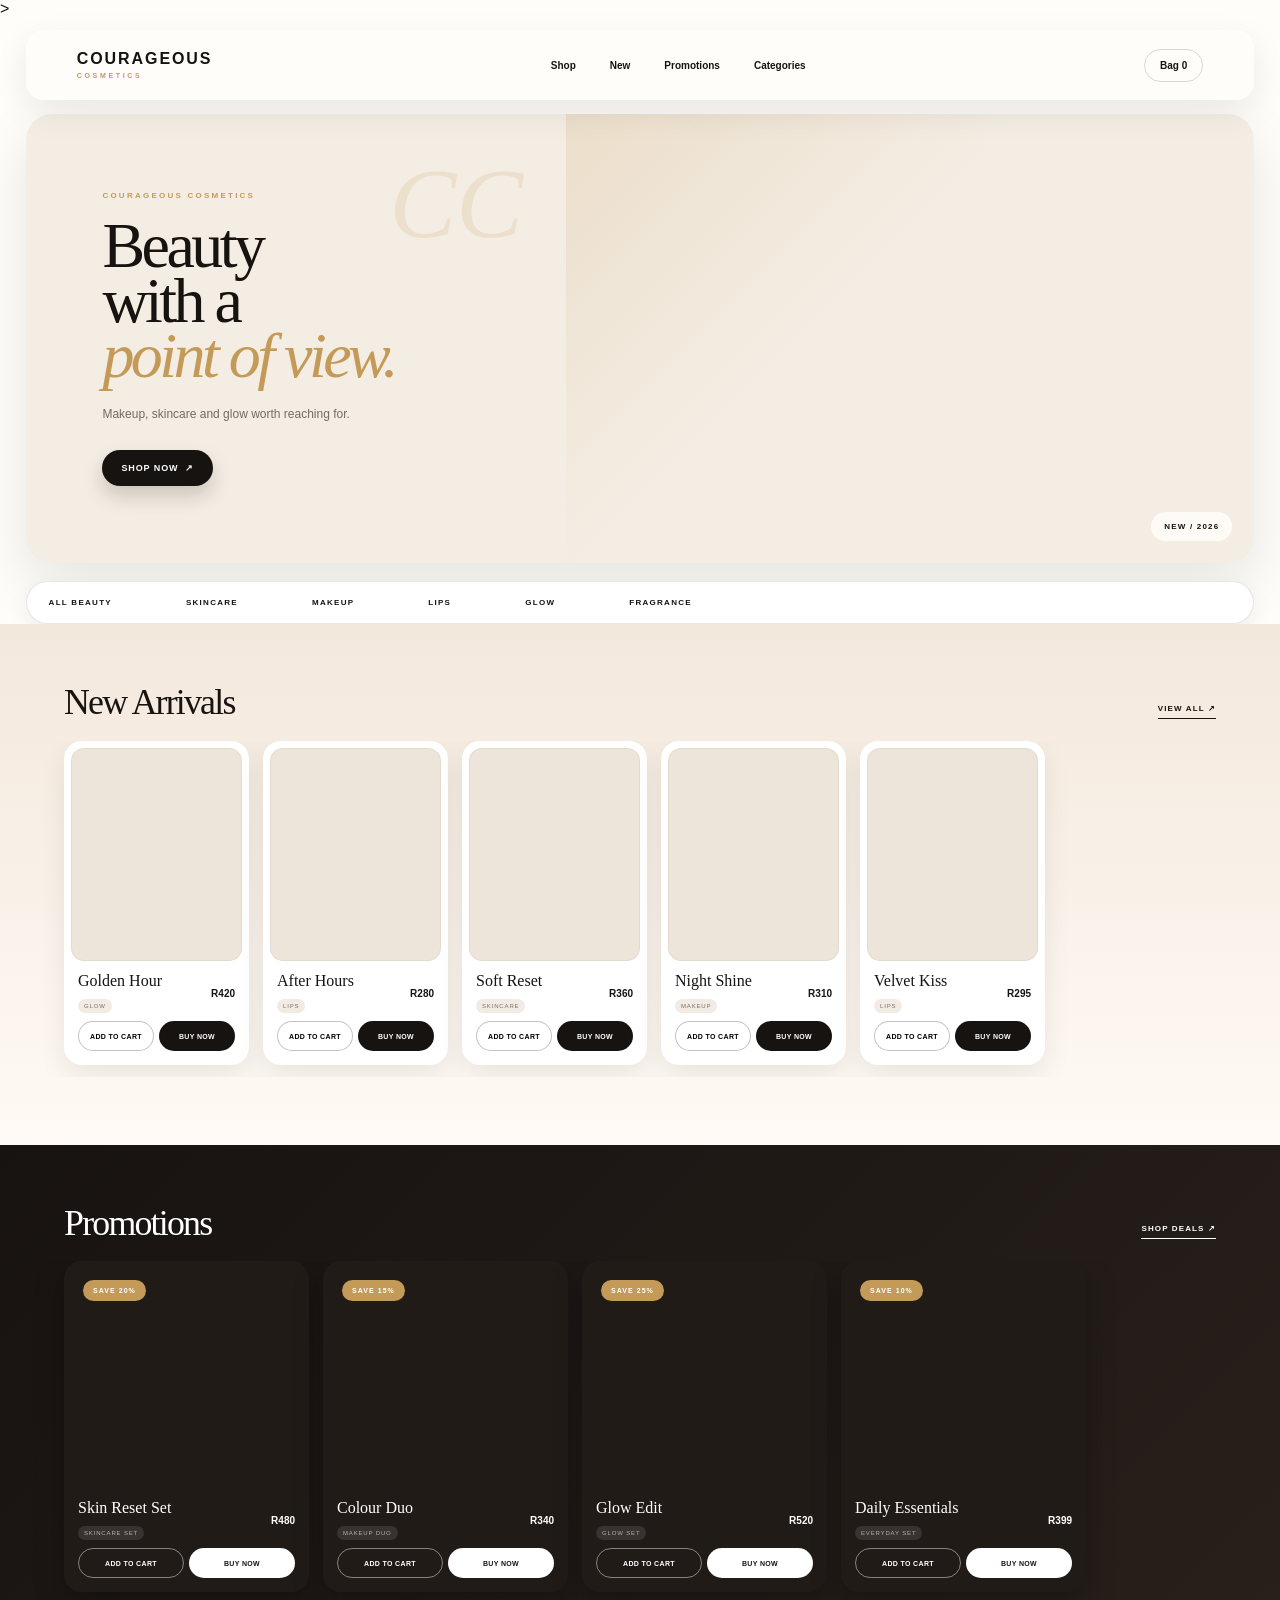
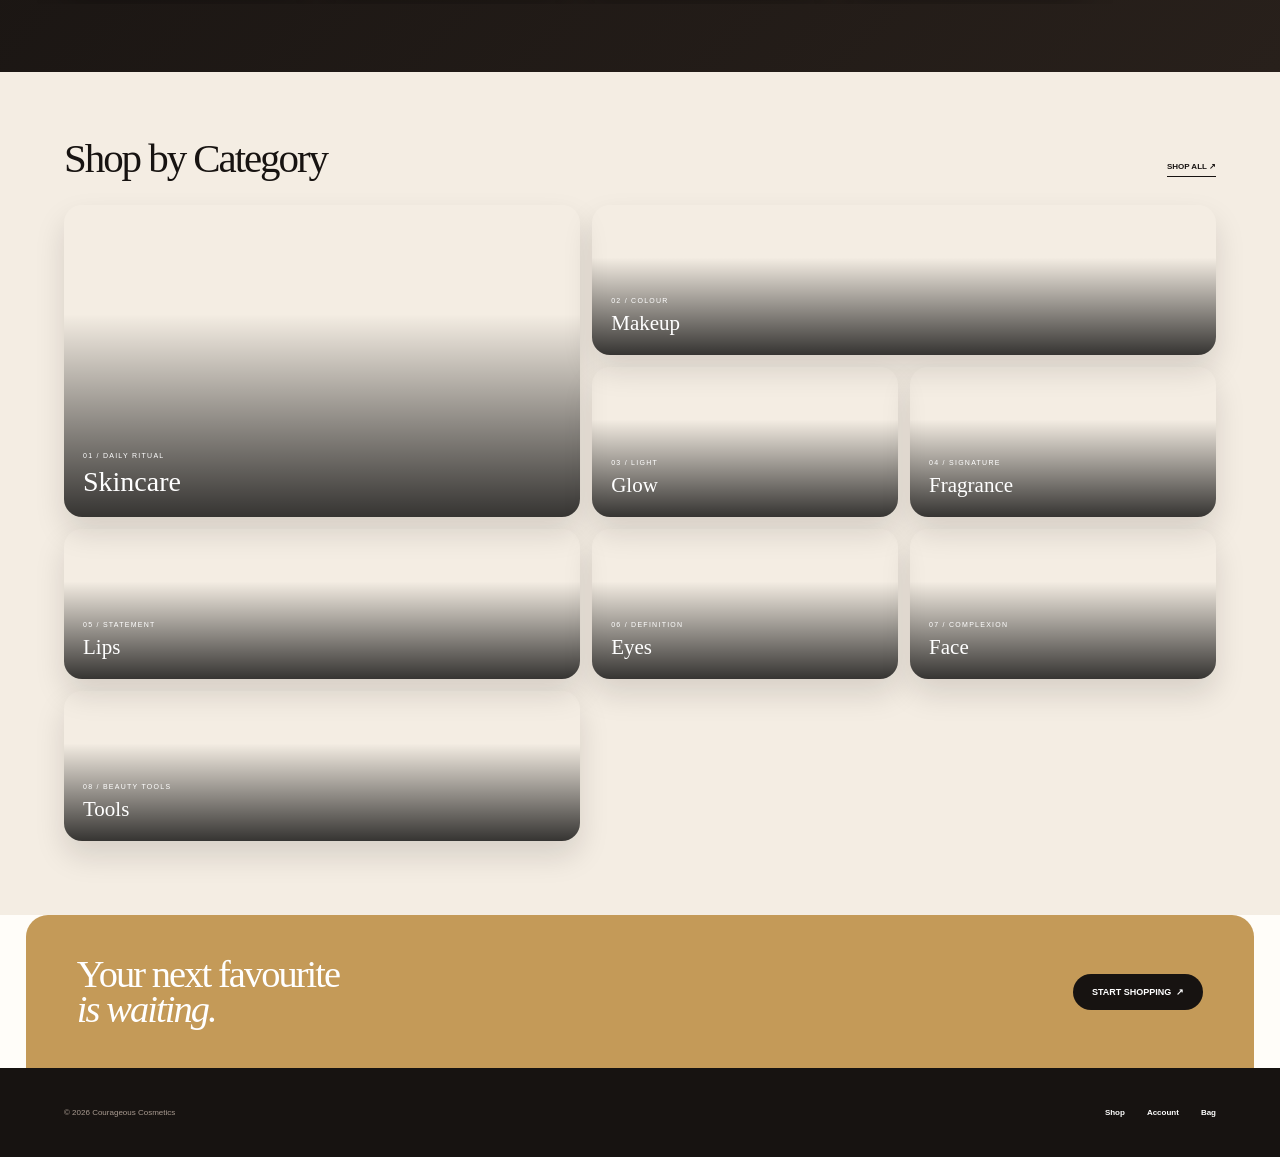
==== commit 1ed4d3c4: "Expand Shop by Category choices" ====
--- a/index.html
+++ b/index.html
@@ -28,7 +28,7 @@
 .cc-v2 .new{background:linear-gradient(180deg,#f3e8dc,#fffaf5)}.cc-v2 .promos{background:linear-gradient(135deg,#171311,#28201b);color:#fff}.cc-v2 .promos .rail-head a{color:#fff;border-color:#fff}.cc-v2 .promos .rail-meta small{color:#bfb2a8}
 .cc-v2 .promo-card{flex-basis:min(245px,24vw)}.cc-v2 .promo-img{aspect-ratio:1.05/1;background-size:cover;background-position:center;position:relative;border-radius:16px;overflow:hidden}.cc-v2 .promo-label{position:absolute;left:12px;top:12px;background:var(--gold);color:#fff;padding:7px 10px;border-radius:999px;font-size:7px;font-weight:800;letter-spacing:.15em}
 .cc-v2 .categories{padding:68px 5vw 74px;background:var(--cream)}.cc-v2 .cat-head{display:flex;justify-content:space-between;align-items:end;margin-bottom:28px}.cc-v2 .cat-head h2{font:500 clamp(30px,3.2vw,48px)/.9 var(--serif);letter-spacing:-.05em;margin:0}.cc-v2 .cat-head a{font-size:8px;font-weight:800;border-bottom:1px solid var(--black);padding-bottom:5px}
-.cc-v2 .cat-rail{display:grid;grid-template-columns:1.35fr .8fr .8fr;grid-template-rows:190px 150px;gap:12px;overflow:visible}.cc-v2 .cat{min-width:0;height:auto;border-radius:18px;position:relative;background-size:cover;background-position:center;display:flex;align-items:end;padding:19px;color:#fff;overflow:hidden;box-shadow:0 15px 30px rgba(23,19,17,.13);transition:.25s}.cc-v2 .cat:first-child{grid-row:1 / span 2}.cc-v2 .cat:nth-child(2){grid-column:2 / span 2}.cc-v2 .cat:hover{transform:translateY(-5px)}.cc-v2 .cat:before{content:"";position:absolute;inset:0;background:linear-gradient(0deg,rgba(0,0,0,.78),transparent 65%)}.cc-v2 .cat>*{position:relative}.cc-v2 .cat h3{font:500 21px var(--serif);margin:4px 0 0}.cc-v2 .cat:first-child h3{font-size:28px}.cc-v2 .cat small{font-size:7px;letter-spacing:.18em}
+.cc-v2 .cat-rail{display:grid;grid-template-columns:1.35fr .8fr .8fr;grid-auto-rows:150px;gap:12px;overflow:visible}.cc-v2 .cat{min-width:0;height:auto;border-radius:18px;position:relative;background-size:cover;background-position:center;display:flex;align-items:end;padding:19px;color:#fff;overflow:hidden;box-shadow:0 15px 30px rgba(23,19,17,.13);transition:.25s}.cc-v2 .cat:first-child{grid-row:span 2}.cc-v2 .cat:nth-child(2){grid-column:2 / span 2}.cc-v2 .cat:hover{transform:translateY(-5px)}.cc-v2 .cat:before{content:"";position:absolute;inset:0;background:linear-gradient(0deg,rgba(0,0,0,.78),transparent 65%)}.cc-v2 .cat>*{position:relative}.cc-v2 .cat h3{font:500 21px var(--serif);margin:4px 0 0}.cc-v2 .cat:first-child h3{font-size:28px}.cc-v2 .cat small{font-size:7px;letter-spacing:.18em}
 .cc-v2 .mini-banner{margin:0 2vw;border-radius:22px 22px 0 0;background:var(--gold);color:#fff;padding:42px 4vw;display:flex;align-items:center;justify-content:space-between;gap:30px}.cc-v2 .mini-banner h2{font:500 clamp(27px,3vw,40px)/.9 var(--serif);margin:0;letter-spacing:-.05em}.cc-v2 .mini-banner a{background:var(--black);color:#fff;padding:13px 19px;border-radius:999px;font-size:9px;font-weight:800;white-space:nowrap}
 .cc-v2 .footer2{background:var(--black);color:#fff;padding:40px 5vw;display:flex;justify-content:space-between;gap:30px}.cc-v2 .footer2 p{margin:0;font-size:8px;color:#a99b91}.cc-v2 .footer2 nav{display:flex;gap:22px;font-size:8px;font-weight:700}.cc-v2 .footer2 a:hover{color:var(--gold)}
 .cc-v2 .card-actions{display:flex;gap:5px;padding:0 2px 10px}.cc-v2 .card-actions button{flex:1;border:1px solid rgba(23,19,17,.25);background:#fff;padding:8px 3px;border-radius:999px;font:800 7px var(--sans);letter-spacing:.05em;cursor:pointer;transition:.2s}.cc-v2 .card-actions button:hover{transform:translateY(-1px);background:var(--black);color:#fff}.cc-v2 .card-actions .buy-now{background:var(--black);color:#fff}.cc-v2 .promos .card-actions button{border-color:rgba(255,255,255,.45);color:#fff;background:transparent}.cc-v2 .promos .card-actions button:hover{background:#fff;color:var(--black)}.cc-v2 .promos .card-actions .buy-now{background:#fff;color:var(--black)}
@@ -114,6 +114,10 @@
     <a class="cat" href="shop.html" style="background-image:url('https://images.unsplash.com/photo-1596462502278-27bfdc403348?auto=format&fit=crop&w=1100&q=90')"><div><small>02 / COLOUR</small><h3>Makeup</h3></div></a>
     <a class="cat" href="shop.html" style="background-image:url('https://images.unsplash.com/photo-1598440947619-2c35fc9aa908?auto=format&fit=crop&w=900&q=90')"><div><small>03 / LIGHT</small><h3>Glow</h3></div></a>
     <a class="cat" href="shop.html" style="background-image:url('https://images.unsplash.com/photo-1522335789203-aabd1fc54bc9?auto=format&fit=crop&w=900&q=90')"><div><small>04 / SIGNATURE</small><h3>Fragrance</h3></div></a>
+    <a class="cat" href="shop.html" style="background-image:url('https://images.unsplash.com/photo-1586495777744-4413f21062fa?auto=format&fit=crop&w=900&q=90')"><div><small>05 / STATEMENT</small><h3>Lips</h3></div></a>
+    <a class="cat" href="shop.html" style="background-image:url('https://images.unsplash.com/photo-1512496015851-a90fb38ba796?auto=format&fit=crop&w=900&q=90')"><div><small>06 / DEFINITION</small><h3>Eyes</h3></div></a>
+    <a class="cat" href="shop.html" style="background-image:url('https://images.unsplash.com/photo-1612817288484-6f916006741a?auto=format&fit=crop&w=900&q=90')"><div><small>07 / COMPLEXION</small><h3>Face</h3></div></a>
+    <a class="cat" href="shop.html" style="background-image:url('https://images.unsplash.com/photo-1596462502278-27bfdc403348?auto=format&fit=crop&w=900&q=90')"><div><small>08 / BEAUTY TOOLS</small><h3>Tools</h3></div></a>
   </div>
 </section>
 
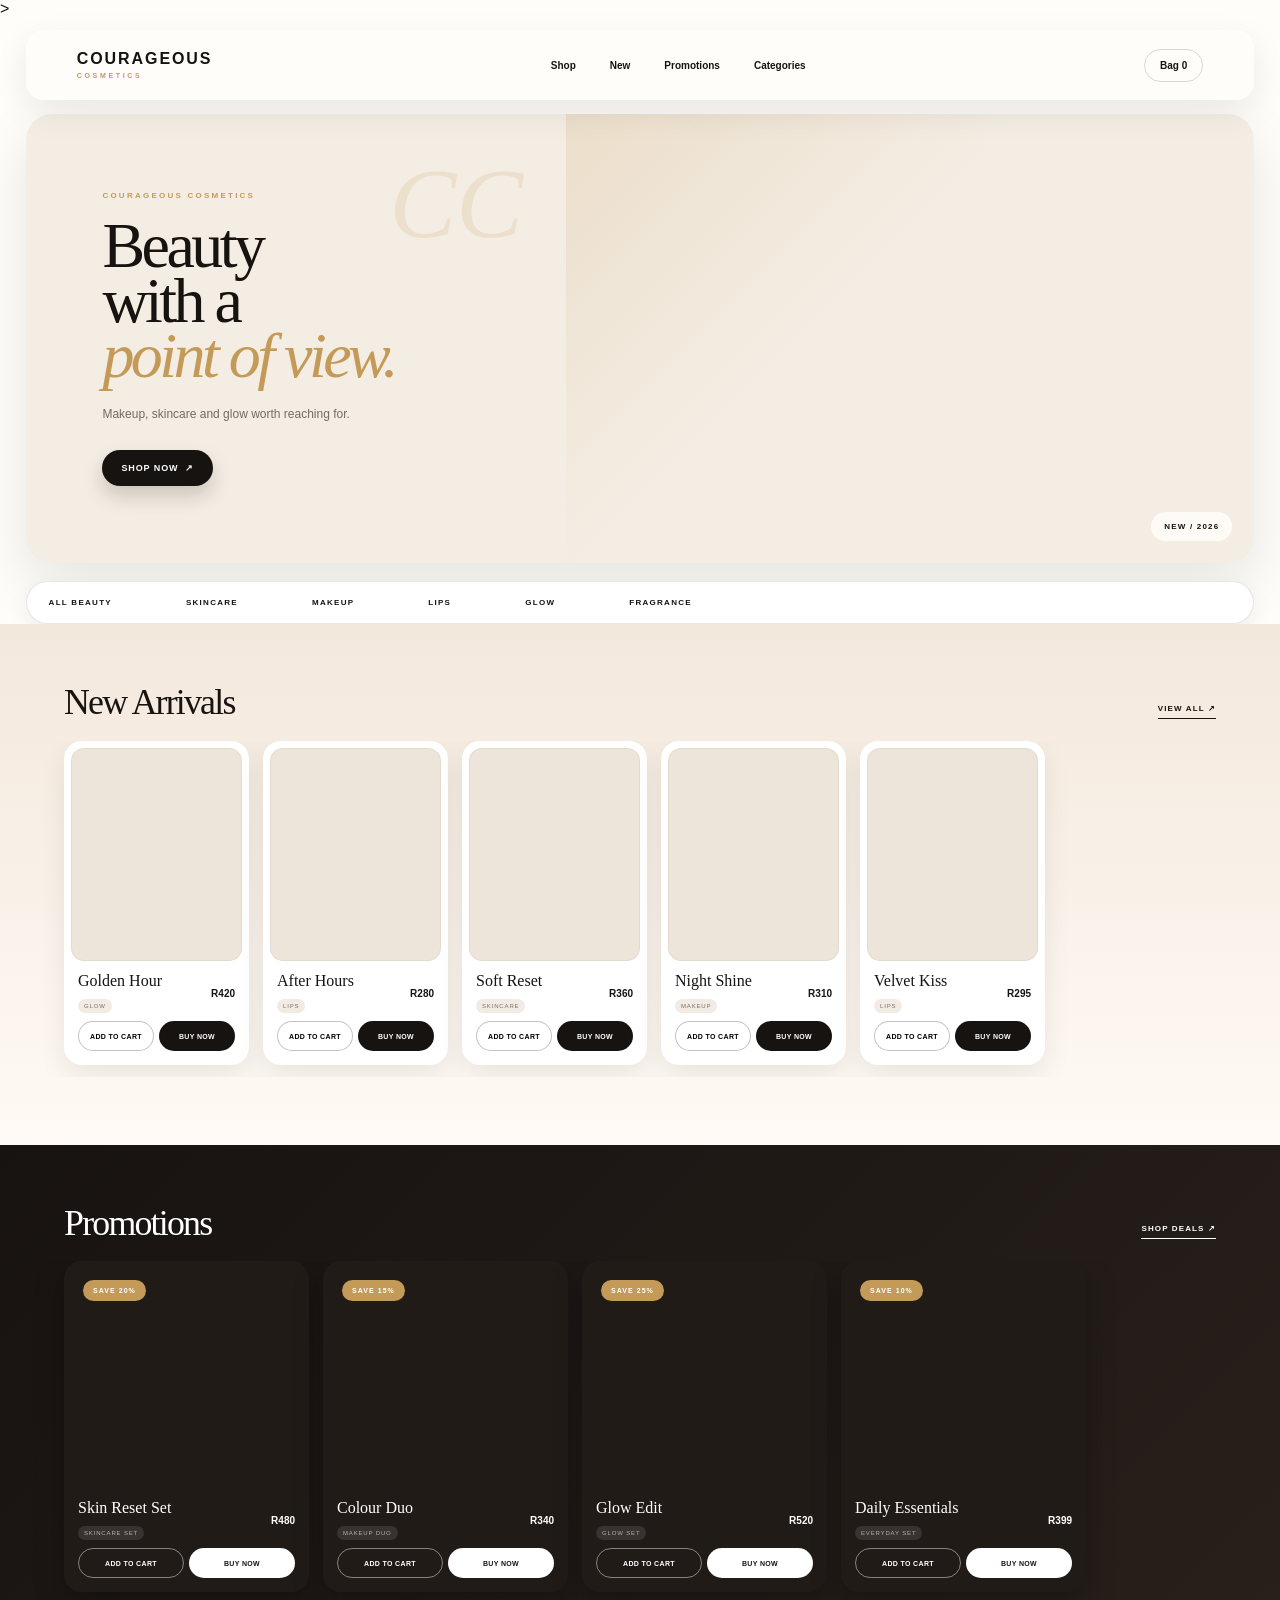
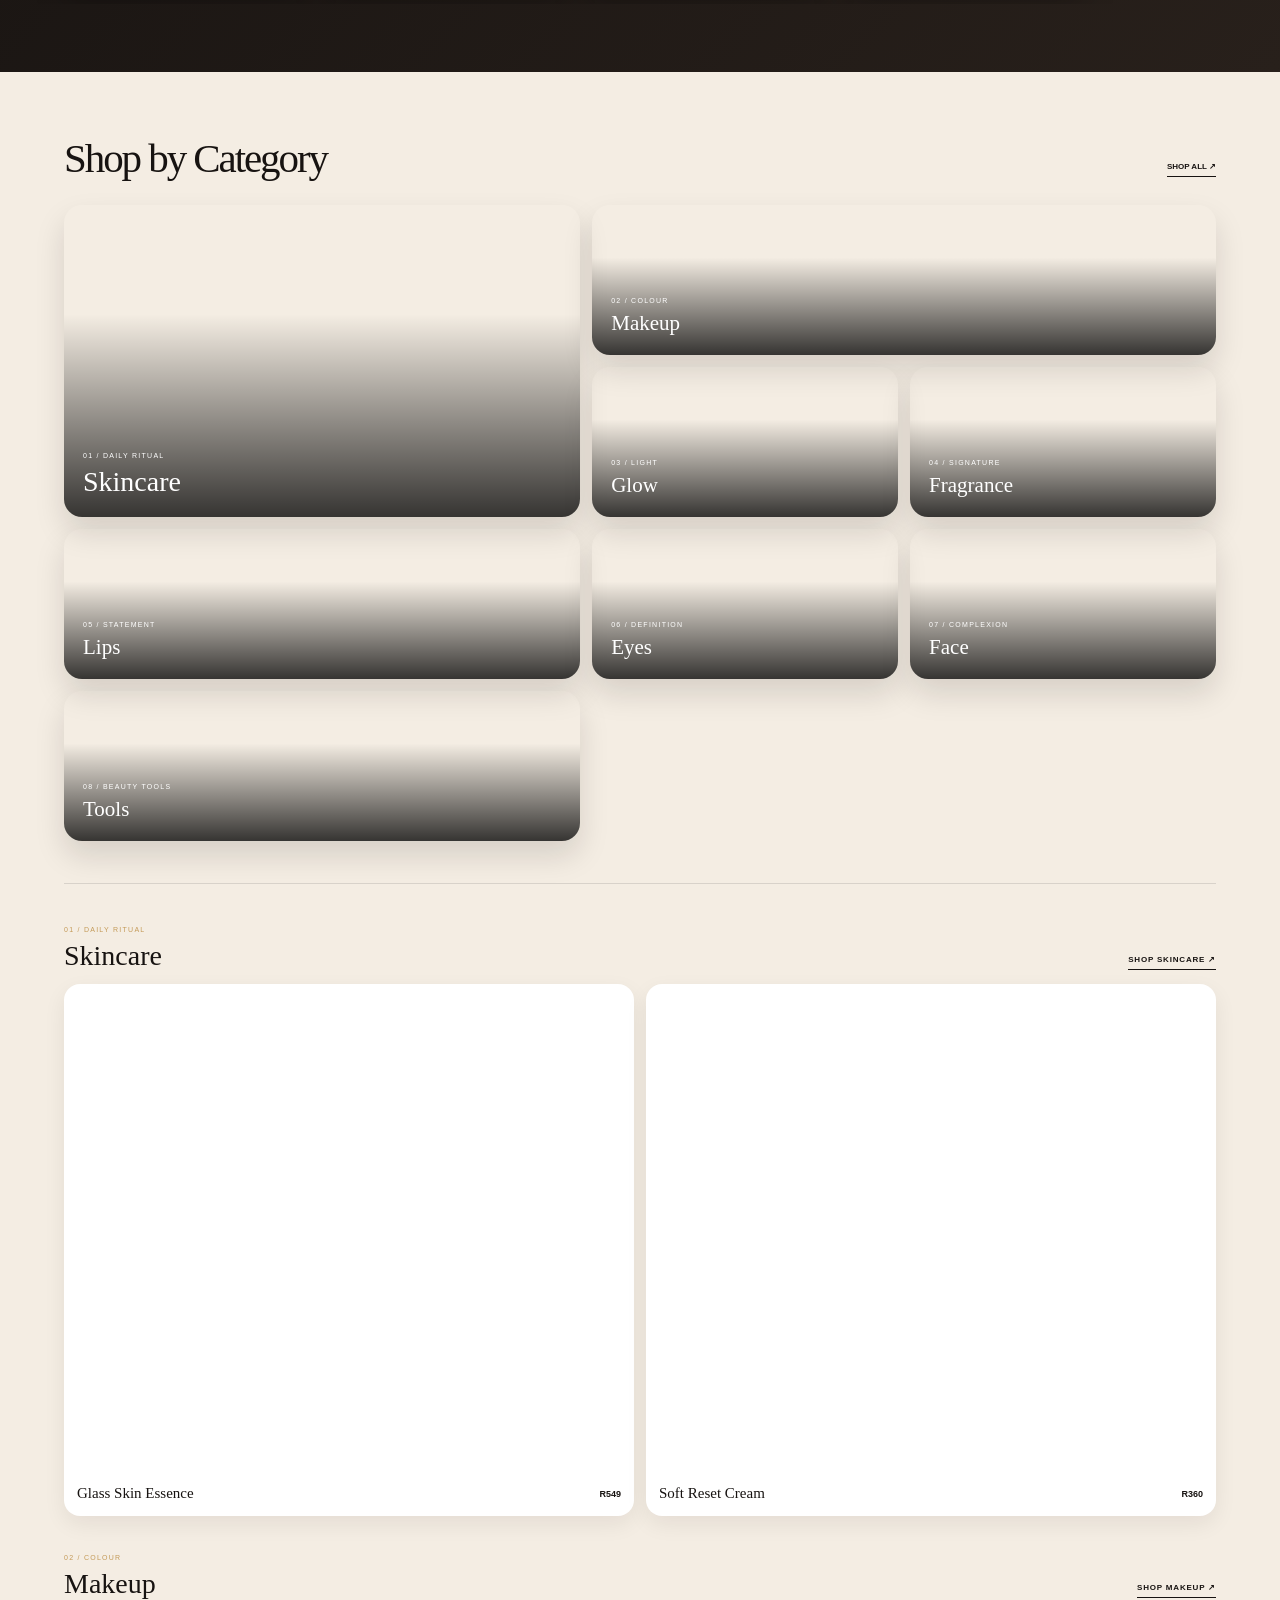
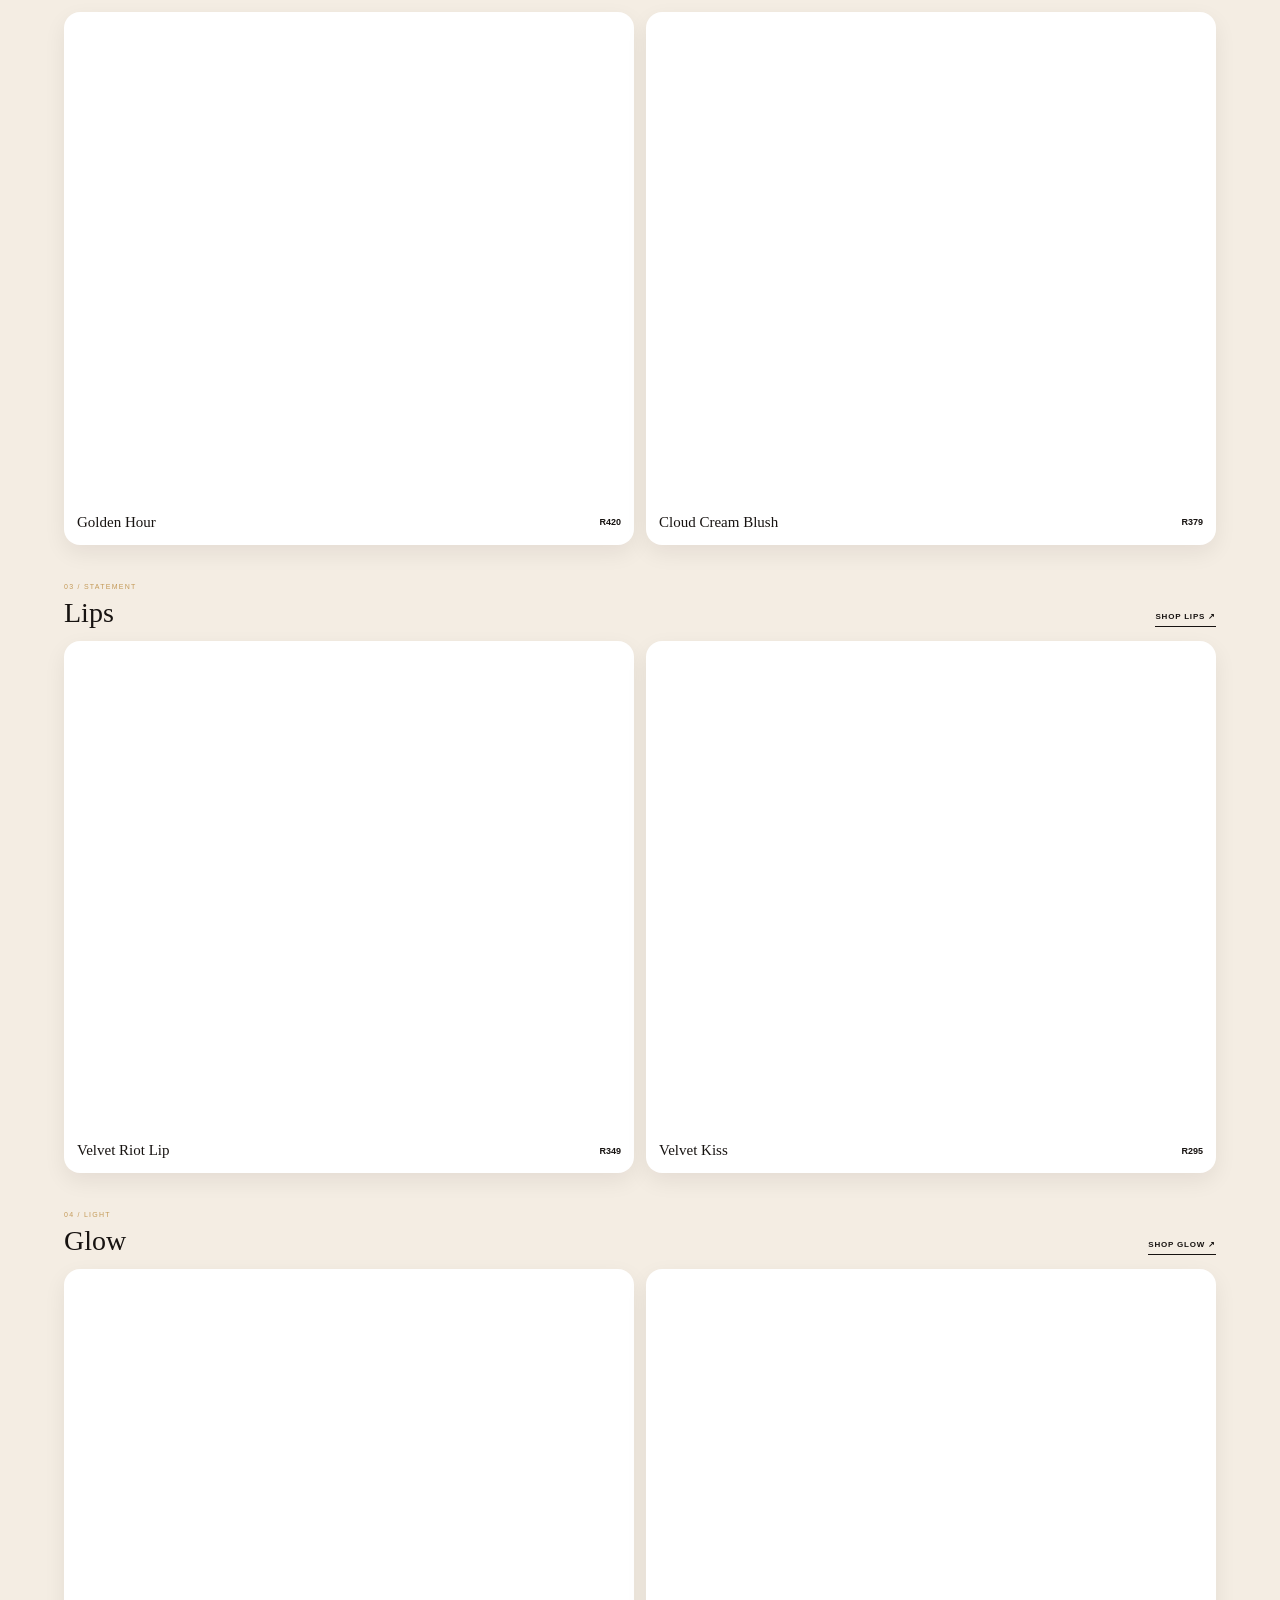
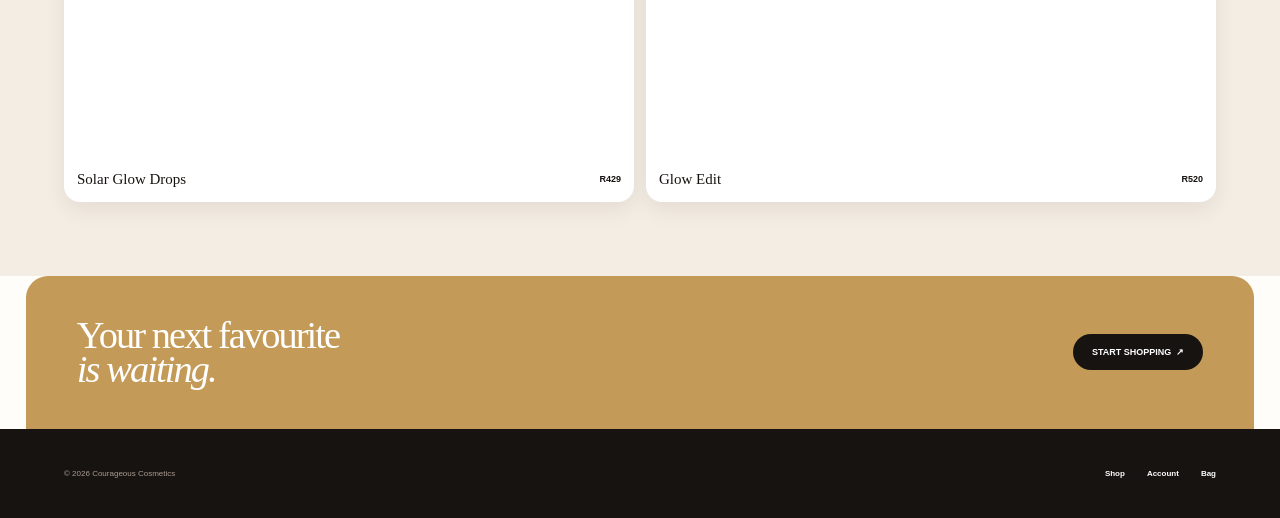
==== commit 10e4f4ce: "Add products beneath storefront categories" ====
--- a/index.html
+++ b/index.html
@@ -29,6 +29,7 @@
 .cc-v2 .promo-card{flex-basis:min(245px,24vw)}.cc-v2 .promo-img{aspect-ratio:1.05/1;background-size:cover;background-position:center;position:relative;border-radius:16px;overflow:hidden}.cc-v2 .promo-label{position:absolute;left:12px;top:12px;background:var(--gold);color:#fff;padding:7px 10px;border-radius:999px;font-size:7px;font-weight:800;letter-spacing:.15em}
 .cc-v2 .categories{padding:68px 5vw 74px;background:var(--cream)}.cc-v2 .cat-head{display:flex;justify-content:space-between;align-items:end;margin-bottom:28px}.cc-v2 .cat-head h2{font:500 clamp(30px,3.2vw,48px)/.9 var(--serif);letter-spacing:-.05em;margin:0}.cc-v2 .cat-head a{font-size:8px;font-weight:800;border-bottom:1px solid var(--black);padding-bottom:5px}
 .cc-v2 .cat-rail{display:grid;grid-template-columns:1.35fr .8fr .8fr;grid-auto-rows:150px;gap:12px;overflow:visible}.cc-v2 .cat{min-width:0;height:auto;border-radius:18px;position:relative;background-size:cover;background-position:center;display:flex;align-items:end;padding:19px;color:#fff;overflow:hidden;box-shadow:0 15px 30px rgba(23,19,17,.13);transition:.25s}.cc-v2 .cat:first-child{grid-row:span 2}.cc-v2 .cat:nth-child(2){grid-column:2 / span 2}.cc-v2 .cat:hover{transform:translateY(-5px)}.cc-v2 .cat:before{content:"";position:absolute;inset:0;background:linear-gradient(0deg,rgba(0,0,0,.78),transparent 65%)}.cc-v2 .cat>*{position:relative}.cc-v2 .cat h3{font:500 21px var(--serif);margin:4px 0 0}.cc-v2 .cat:first-child h3{font-size:28px}.cc-v2 .cat small{font-size:7px;letter-spacing:.18em}
+.cc-v2 .category-products{margin-top:42px;padding-top:34px;border-top:1px solid rgba(23,19,17,.12)}.cc-v2 .category-products-head{display:flex;align-items:end;justify-content:space-between;margin:30px 0 14px}.cc-v2 .category-products-head:first-child{margin-top:0}.cc-v2 .category-products-head small{font-size:7px;letter-spacing:.18em;color:var(--gold)}.cc-v2 .category-products-head h3{font:500 28px/1 var(--serif);margin:6px 0 0}.cc-v2 .category-products-head a{font-size:8px;font-weight:800;letter-spacing:.1em;border-bottom:1px solid var(--black);padding-bottom:5px}.cc-v2 .category-product-rail{display:grid;grid-template-columns:repeat(2,minmax(0,1fr));gap:12px}.cc-v2 .category-product{background:#fff;border-radius:16px;padding:7px;box-shadow:0 8px 22px rgba(23,19,17,.07);transition:.2s}.cc-v2 .category-product:hover{transform:translateY(-3px);box-shadow:0 14px 28px rgba(23,19,17,.12)}.cc-v2 .category-product-img{aspect-ratio:1.15/1;background-size:cover;background-position:center;border-radius:12px}.cc-v2 .category-product>div:last-child{display:flex;justify-content:space-between;align-items:center;padding:11px 6px 7px;gap:10px}.cc-v2 .category-product b{font:500 15px var(--serif)}.cc-v2 .category-product span{font-size:9px;font-weight:800;white-space:nowrap}
 .cc-v2 .mini-banner{margin:0 2vw;border-radius:22px 22px 0 0;background:var(--gold);color:#fff;padding:42px 4vw;display:flex;align-items:center;justify-content:space-between;gap:30px}.cc-v2 .mini-banner h2{font:500 clamp(27px,3vw,40px)/.9 var(--serif);margin:0;letter-spacing:-.05em}.cc-v2 .mini-banner a{background:var(--black);color:#fff;padding:13px 19px;border-radius:999px;font-size:9px;font-weight:800;white-space:nowrap}
 .cc-v2 .footer2{background:var(--black);color:#fff;padding:40px 5vw;display:flex;justify-content:space-between;gap:30px}.cc-v2 .footer2 p{margin:0;font-size:8px;color:#a99b91}.cc-v2 .footer2 nav{display:flex;gap:22px;font-size:8px;font-weight:700}.cc-v2 .footer2 a:hover{color:var(--gold)}
 .cc-v2 .card-actions{display:flex;gap:5px;padding:0 2px 10px}.cc-v2 .card-actions button{flex:1;border:1px solid rgba(23,19,17,.25);background:#fff;padding:8px 3px;border-radius:999px;font:800 7px var(--sans);letter-spacing:.05em;cursor:pointer;transition:.2s}.cc-v2 .card-actions button:hover{transform:translateY(-1px);background:var(--black);color:#fff}.cc-v2 .card-actions .buy-now{background:var(--black);color:#fff}.cc-v2 .promos .card-actions button{border-color:rgba(255,255,255,.45);color:#fff;background:transparent}.cc-v2 .promos .card-actions button:hover{background:#fff;color:var(--black)}.cc-v2 .promos .card-actions .buy-now{background:#fff;color:var(--black)}
@@ -38,6 +39,7 @@
 .cc-v2 .quick-cats{margin:12px 10px 0}.cc-v2 .quick-cats a{padding:11px 16px}
 .cc-v2 .rail-section{padding:44px 0 50px}.cc-v2 .rail-head{padding:0 20px;margin-bottom:18px}.cc-v2 .rail-head h2{font-size:30px}.cc-v2 .rail{padding:0 20px 10px;gap:10px}.cc-v2 .rail-card{flex-basis:62vw}.cc-v2 .promo-card{flex-basis:70vw}
 .cc-v2 .categories{padding:50px 20px 58px}.cc-v2 .cat-head h2{font-size:30px}.cc-v2 .cat-rail{display:flex;gap:10px;overflow:auto;scrollbar-width:none;padding-bottom:8px}.cc-v2 .cat{flex:0 0 64vw;height:238px}.cc-v2 .cat:first-child{flex-basis:72vw}.cc-v2 .cat:nth-child(2){flex-basis:64vw}.cc-v2 .cat:first-child h3{font-size:25px}
+.cc-v2 .category-products{margin-top:34px;padding-top:28px}.cc-v2 .category-products-head{margin:25px 0 12px}.cc-v2 .category-products-head h3{font-size:25px}.cc-v2 .category-product-rail{display:flex;overflow:auto;gap:10px;scrollbar-width:none}.cc-v2 .category-product{flex:0 0 63vw}.cc-v2 .category-product-img{aspect-ratio:1/1}.cc-v2 .category-product b{font-size:14px}
 .cc-v2 .mini-banner{margin:0 10px;border-radius:18px 18px 0 0;padding:40px 22px;display:block}.cc-v2 .mini-banner a{display:inline-flex;margin-top:22px}.cc-v2 .footer2{padding:34px 20px;display:block}.cc-v2 .footer2 nav{margin-top:20px}
 }
 
@@ -119,6 +121,28 @@
     <a class="cat" href="shop.html" style="background-image:url('https://images.unsplash.com/photo-1612817288484-6f916006741a?auto=format&fit=crop&w=900&q=90')"><div><small>07 / COMPLEXION</small><h3>Face</h3></div></a>
     <a class="cat" href="shop.html" style="background-image:url('https://images.unsplash.com/photo-1596462502278-27bfdc403348?auto=format&fit=crop&w=900&q=90')"><div><small>08 / BEAUTY TOOLS</small><h3>Tools</h3></div></a>
   </div>
+  <div class="category-products">
+    <div class="category-products-head"><div><small>01 / DAILY RITUAL</small><h3>Skincare</h3></div><a href="shop.html">SHOP SKINCARE ↗</a></div>
+    <div class="category-product-rail">
+      <a class="category-product" href="product.html"><div class="category-product-img" style="background-image:url('https://images.unsplash.com/photo-1611930022073-b7a4ba5fcccd?auto=format&fit=crop&w=700&q=90')"></div><div><b>Glass Skin Essence</b><span>R549</span></div></a>
+      <a class="category-product" href="product.html"><div class="category-product-img" style="background-image:url('https://images.unsplash.com/photo-1556228578-8c89e6adf883?auto=format&fit=crop&w=700&q=90')"></div><div><b>Soft Reset Cream</b><span>R360</span></div></a>
+    </div>
+    <div class="category-products-head"><div><small>02 / COLOUR</small><h3>Makeup</h3></div><a href="shop.html">SHOP MAKEUP ↗</a></div>
+    <div class="category-product-rail">
+      <a class="category-product" href="product.html"><div class="category-product-img" style="background-image:url('https://images.unsplash.com/photo-1596462502278-27bfdc403348?auto=format&fit=crop&w=700&q=90')"></div><div><b>Golden Hour</b><span>R420</span></div></a>
+      <a class="category-product" href="product.html"><div class="category-product-img" style="background-image:url('https://images.unsplash.com/photo-1612817288484-6f916006741a?auto=format&fit=crop&w=700&q=90')"></div><div><b>Cloud Cream Blush</b><span>R379</span></div></a>
+    </div>
+    <div class="category-products-head"><div><small>03 / STATEMENT</small><h3>Lips</h3></div><a href="shop.html">SHOP LIPS ↗</a></div>
+    <div class="category-product-rail">
+      <a class="category-product" href="product.html"><div class="category-product-img" style="background-image:url('https://images.unsplash.com/photo-1586495777744-4413f21062fa?auto=format&fit=crop&w=700&q=90')"></div><div><b>Velvet Riot Lip</b><span>R349</span></div></a>
+      <a class="category-product" href="product.html"><div class="category-product-img" style="background-image:url('https://images.unsplash.com/photo-1512496015851-a90fb38ba796?auto=format&fit=crop&w=700&q=90')"></div><div><b>Velvet Kiss</b><span>R295</span></div></a>
+    </div>
+    <div class="category-products-head"><div><small>04 / LIGHT</small><h3>Glow</h3></div><a href="shop.html">SHOP GLOW ↗</a></div>
+    <div class="category-product-rail">
+      <a class="category-product" href="product.html"><div class="category-product-img" style="background-image:url('https://images.unsplash.com/photo-1596462502278-27bfdc403348?auto=format&fit=crop&w=700&q=90')"></div><div><b>Solar Glow Drops</b><span>R429</span></div></a>
+      <a class="category-product" href="product.html"><div class="category-product-img" style="background-image:url('https://images.unsplash.com/photo-1522335789203-aabd1fc54bc9?auto=format&fit=crop&w=700&q=90')"></div><div><b>Glow Edit</b><span>R520</span></div></a>
+    </div>
+  </div>
 </section>
 
 <section class="mini-banner">
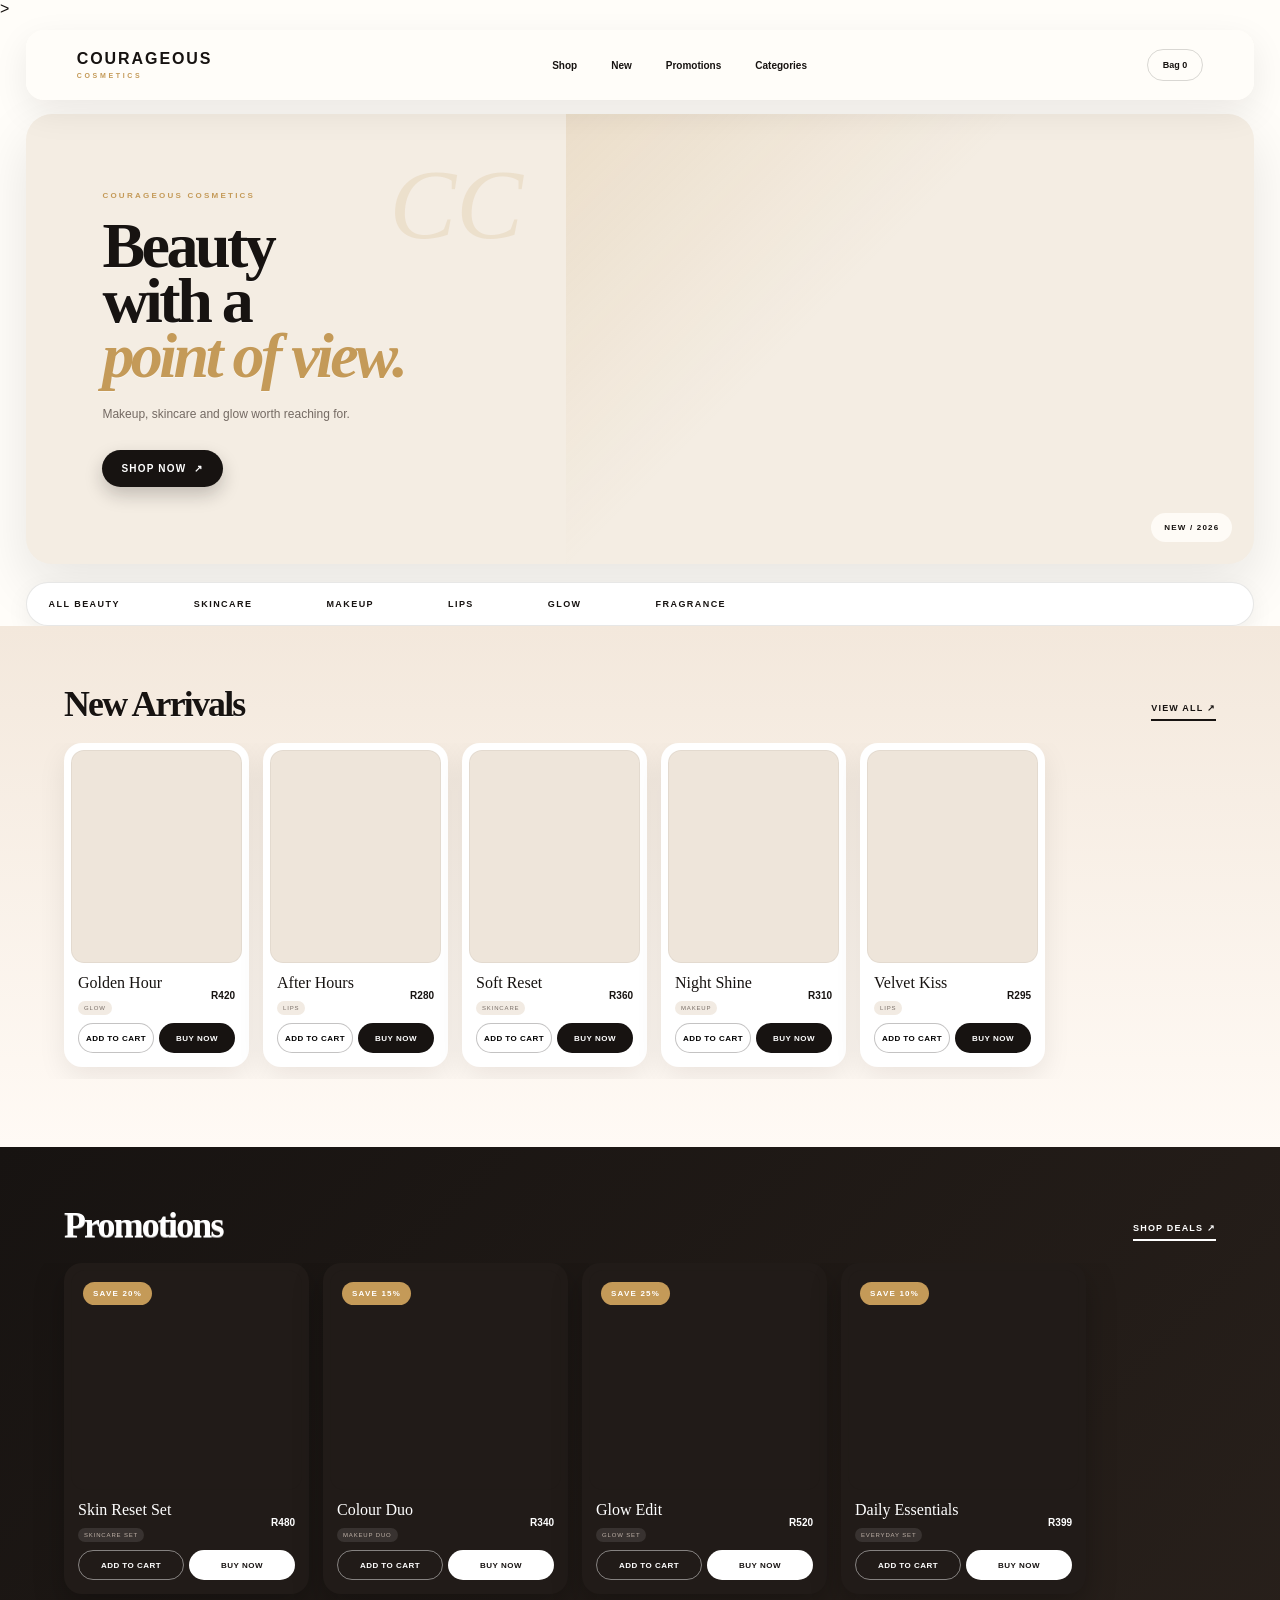
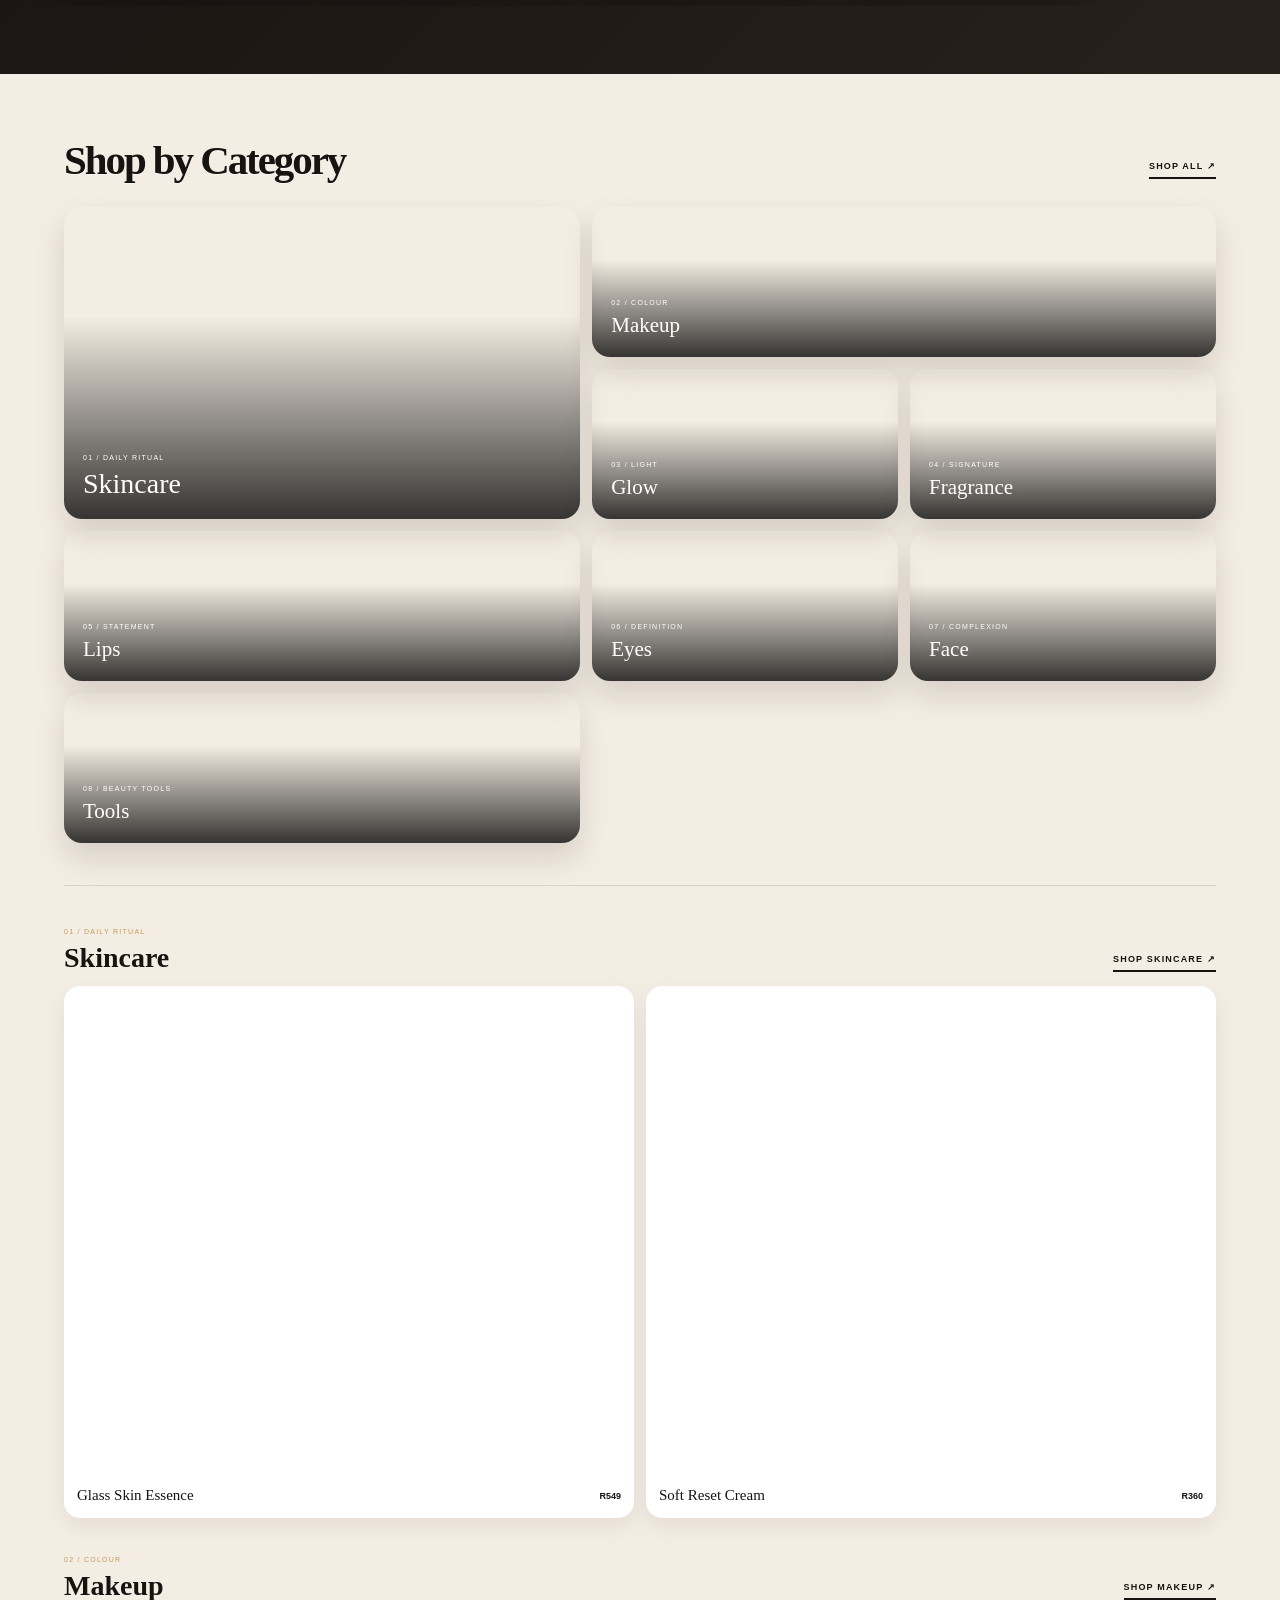
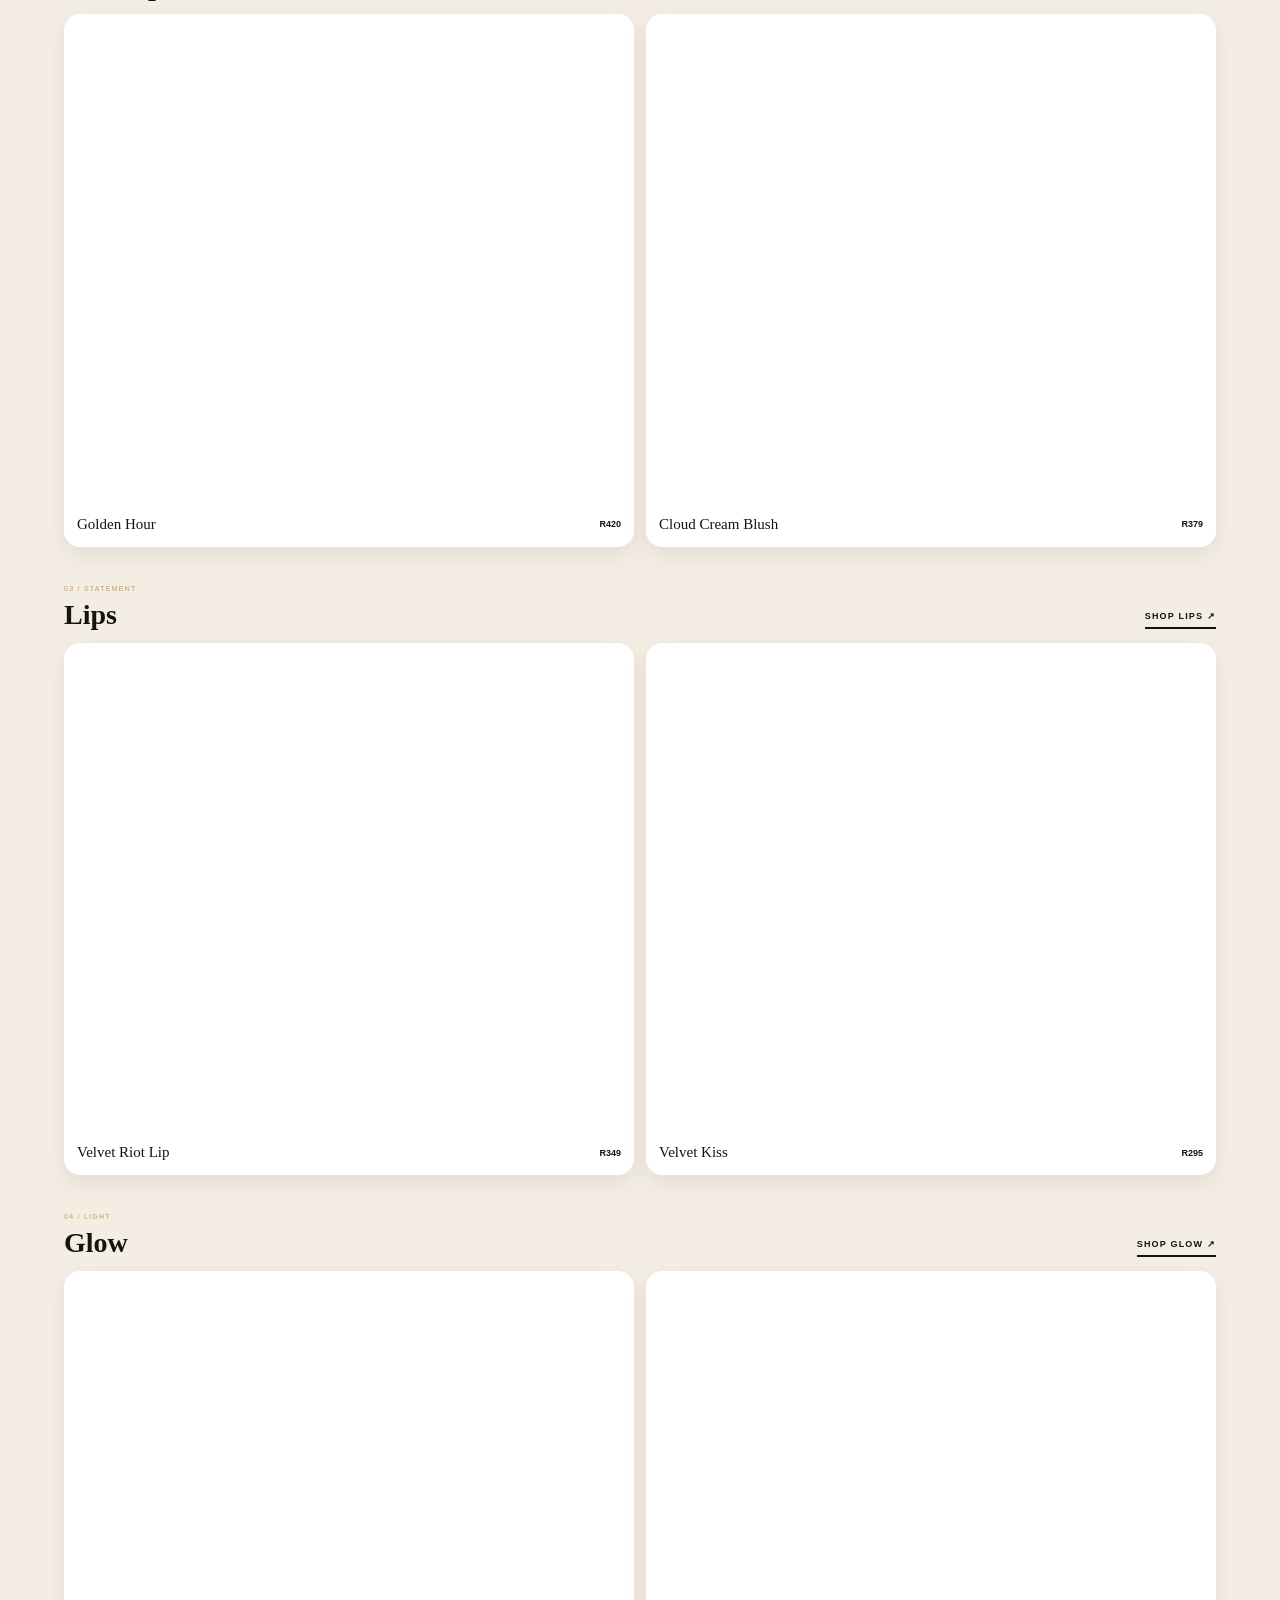
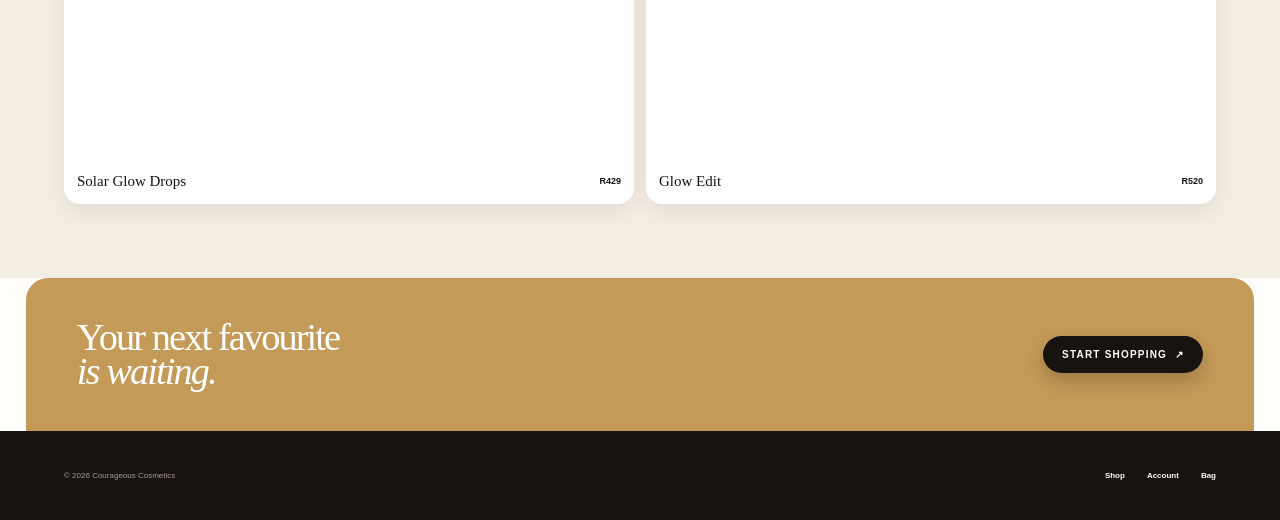
==== commit eeb03143: "Strengthen storefront titles and buttons" ====
--- a/index.html
+++ b/index.html
@@ -63,6 +63,18 @@
 .cc-v2 .rail-meta h3{font-size:15px}
 .cc-v2 .card-actions{padding:0 5px 5px}
 }
+
+
+/* Stronger storefront hierarchy */
+.cc-v2 .hero2 h1{font-weight:600;text-shadow:0 1px 0 rgba(255,255,255,.45)}
+.cc-v2 .rail-head h2,.cc-v2 .cat-head h2{font-weight:600;text-shadow:0 1px 0 rgba(255,255,255,.55)}
+.cc-v2 .category-products-head h3{font-weight:600}
+.cc-v2 .rail-head a,.cc-v2 .cat-head a,.cc-v2 .category-products-head a{font-size:9px;font-weight:900;letter-spacing:.13em;border-bottom:2px solid currentColor;padding-bottom:6px}
+.cc-v2 .shop-btn,.cc-v2 .mini-banner a{font-size:10px;font-weight:900;letter-spacing:.12em;box-shadow:0 8px 18px rgba(23,19,17,.22)}
+.cc-v2 .quick-cats a{font-size:9px;font-weight:900}
+.cc-v2 .bag{font-size:9px;font-weight:900}
+.cc-v2 .card-actions button{font-size:8px;font-weight:900;letter-spacing:.06em}
+.cc-v2 .promo-label{font-size:8px;font-weight:900}
 </style>>
 </head>
 <body class="cc-v2">
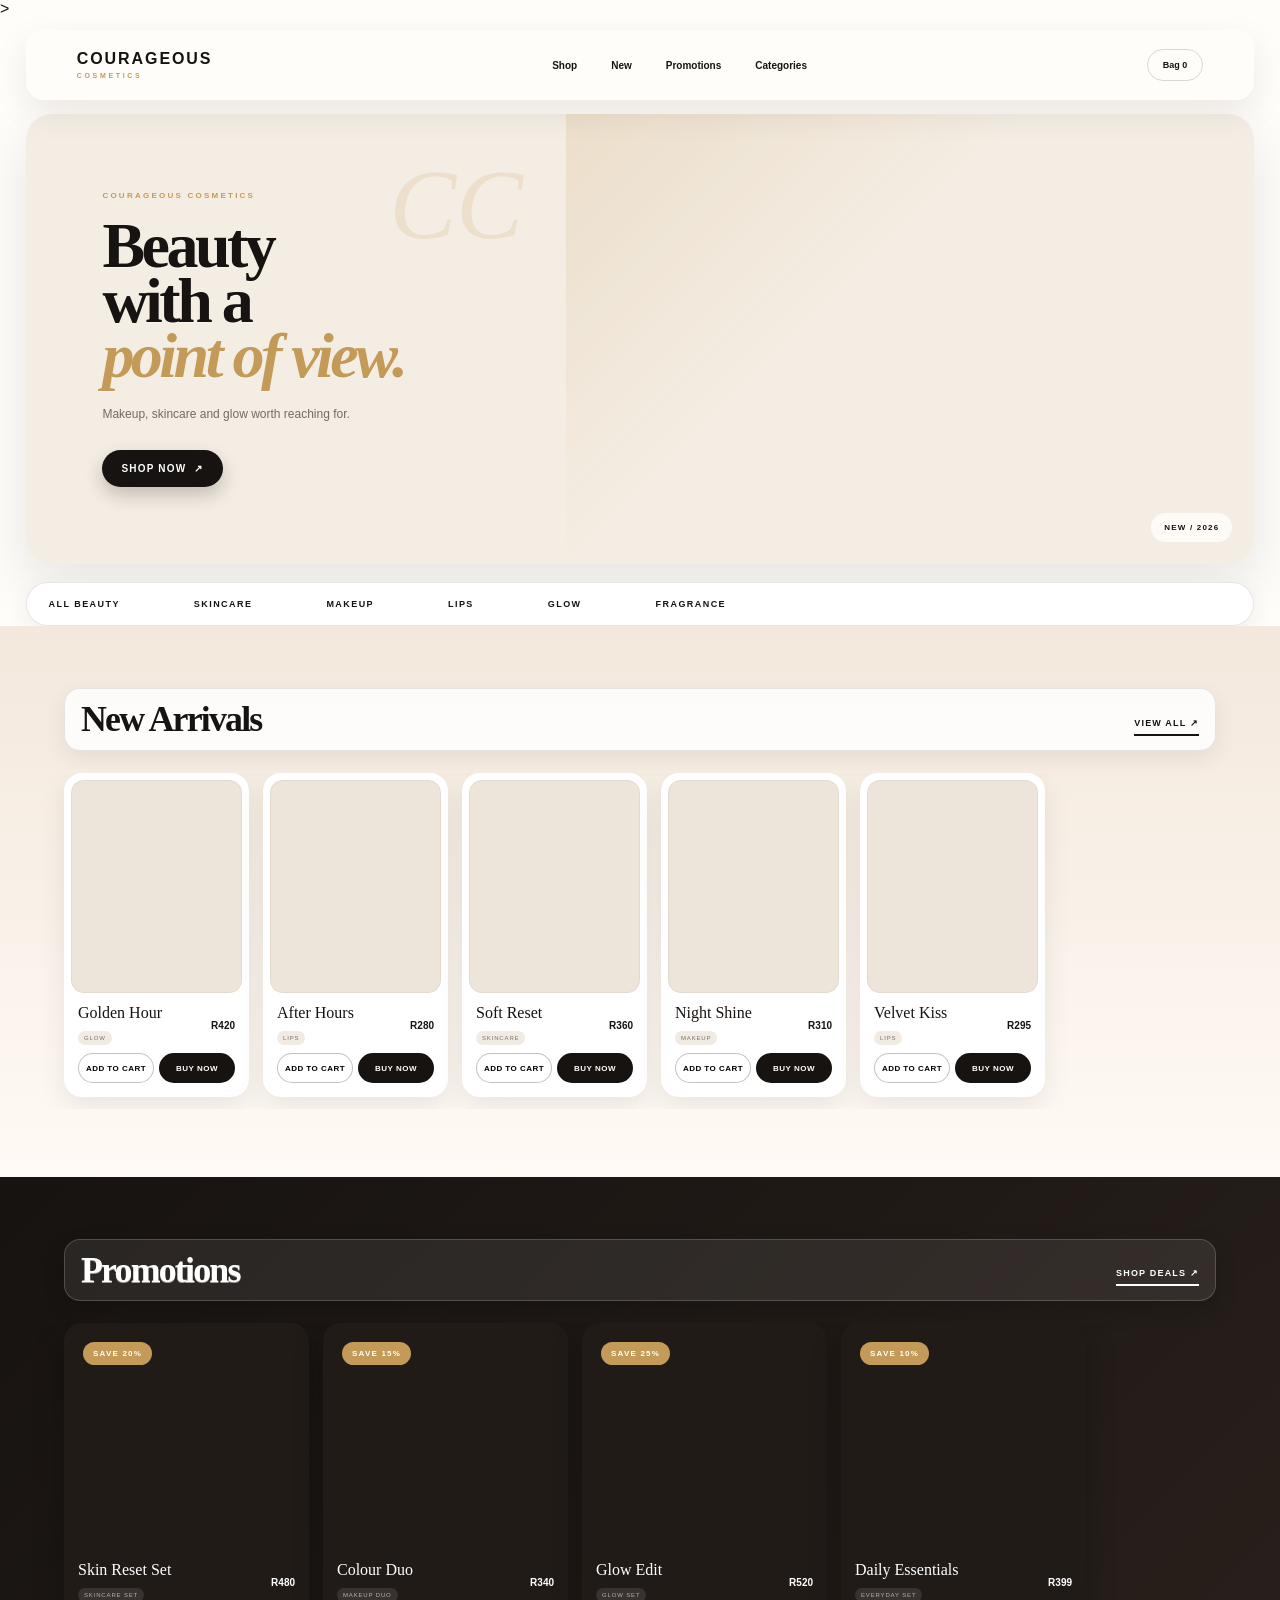
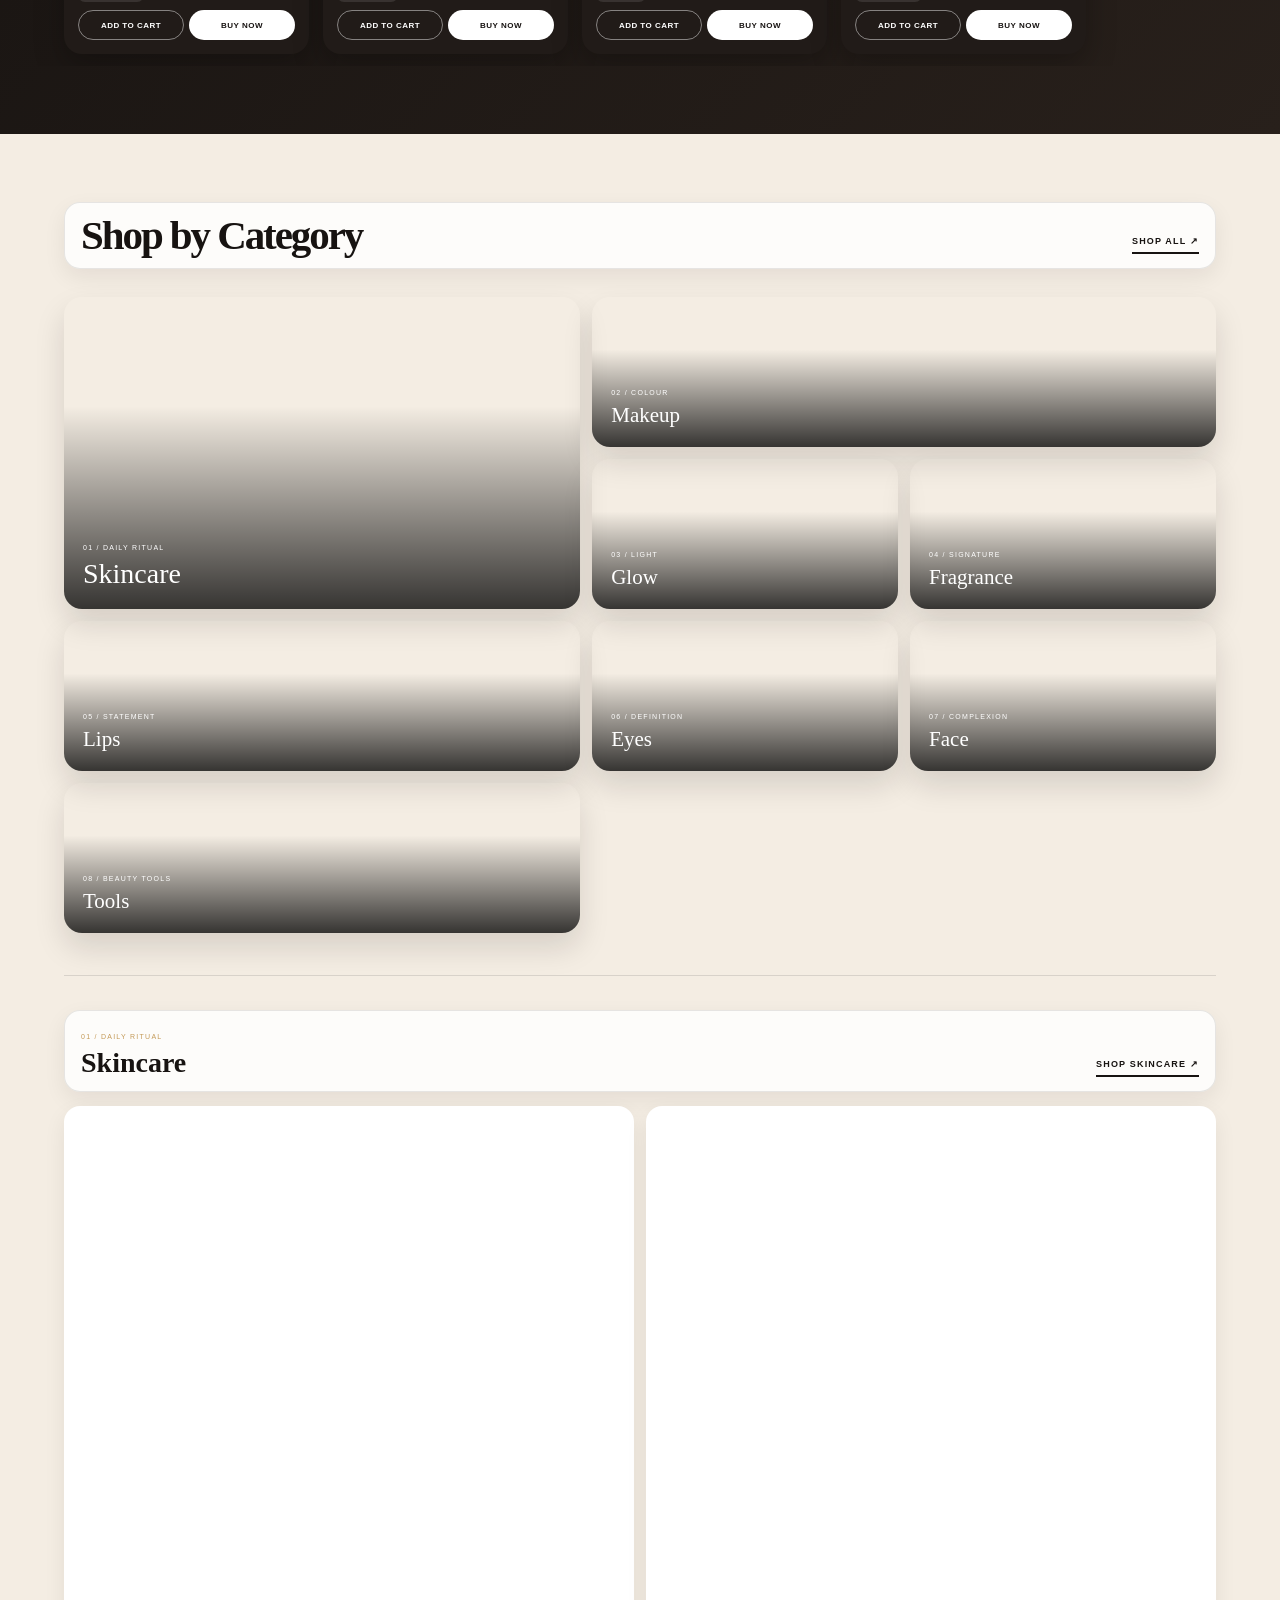
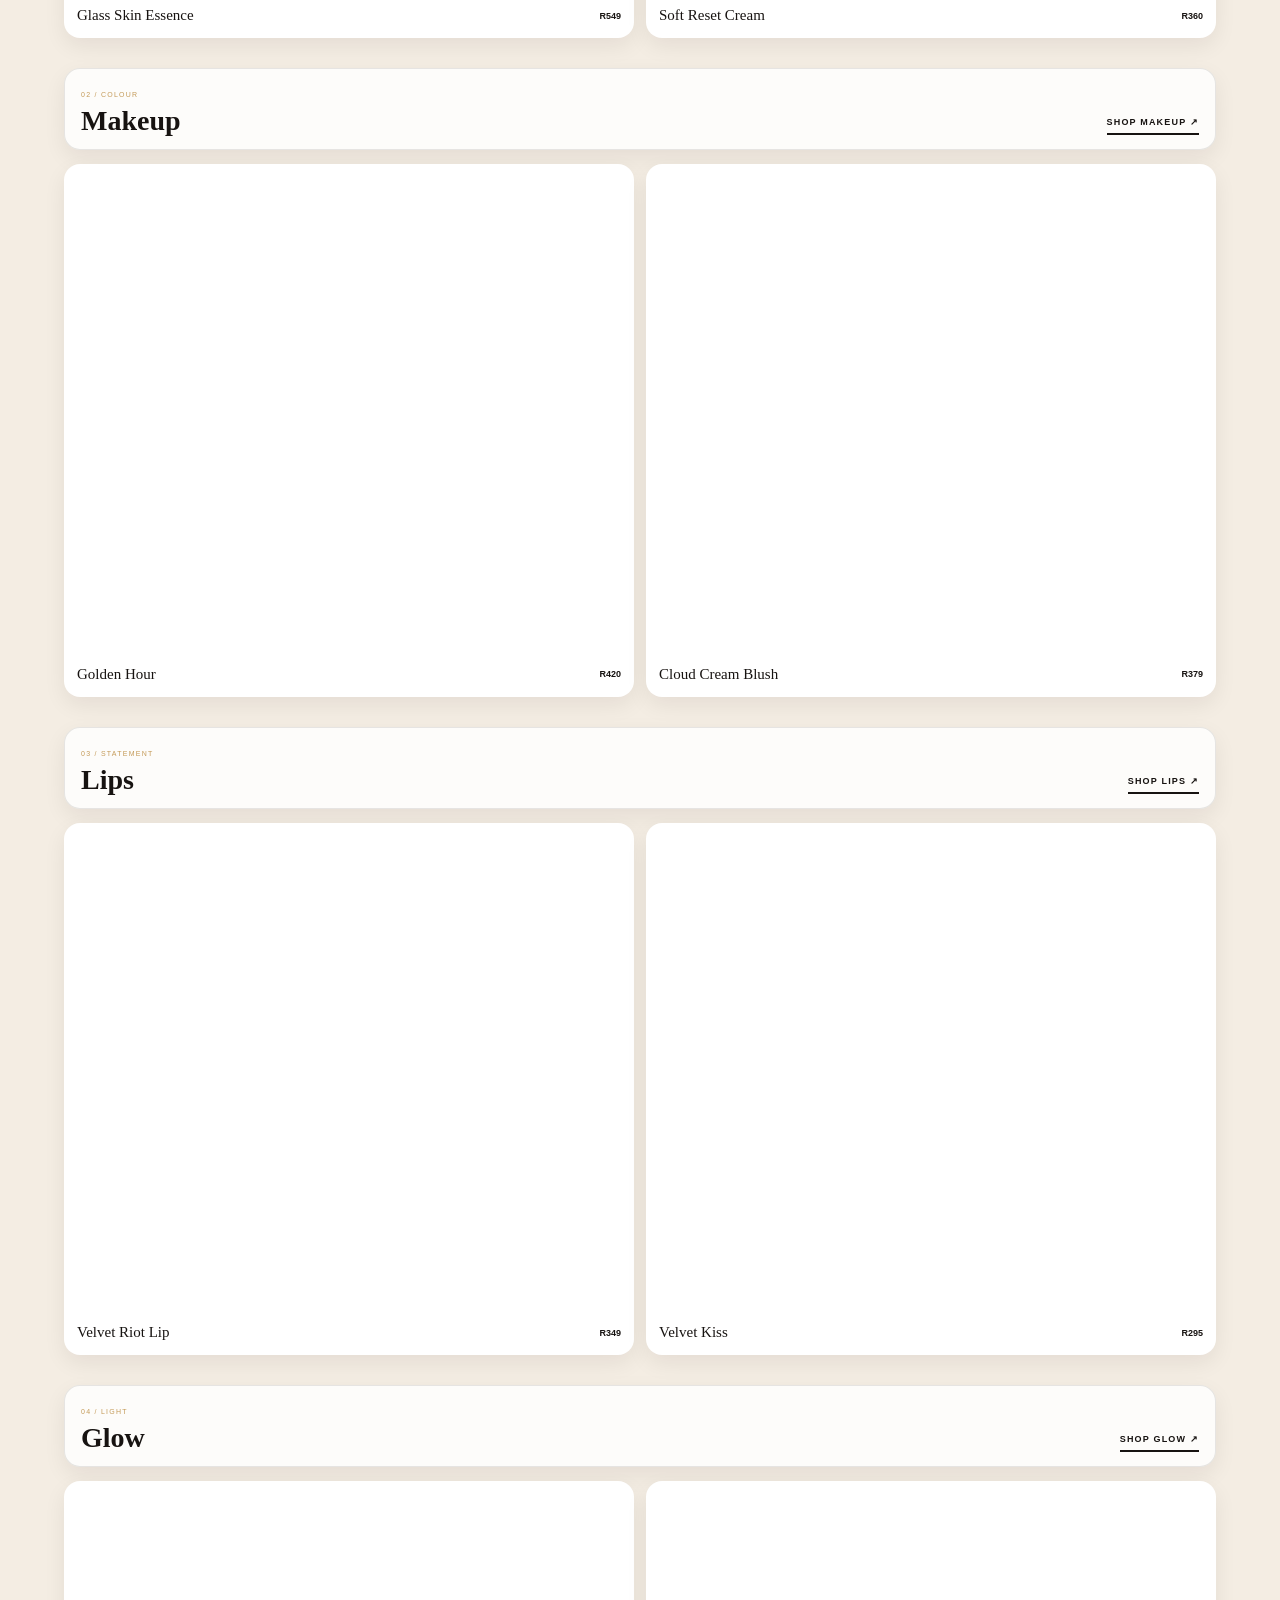
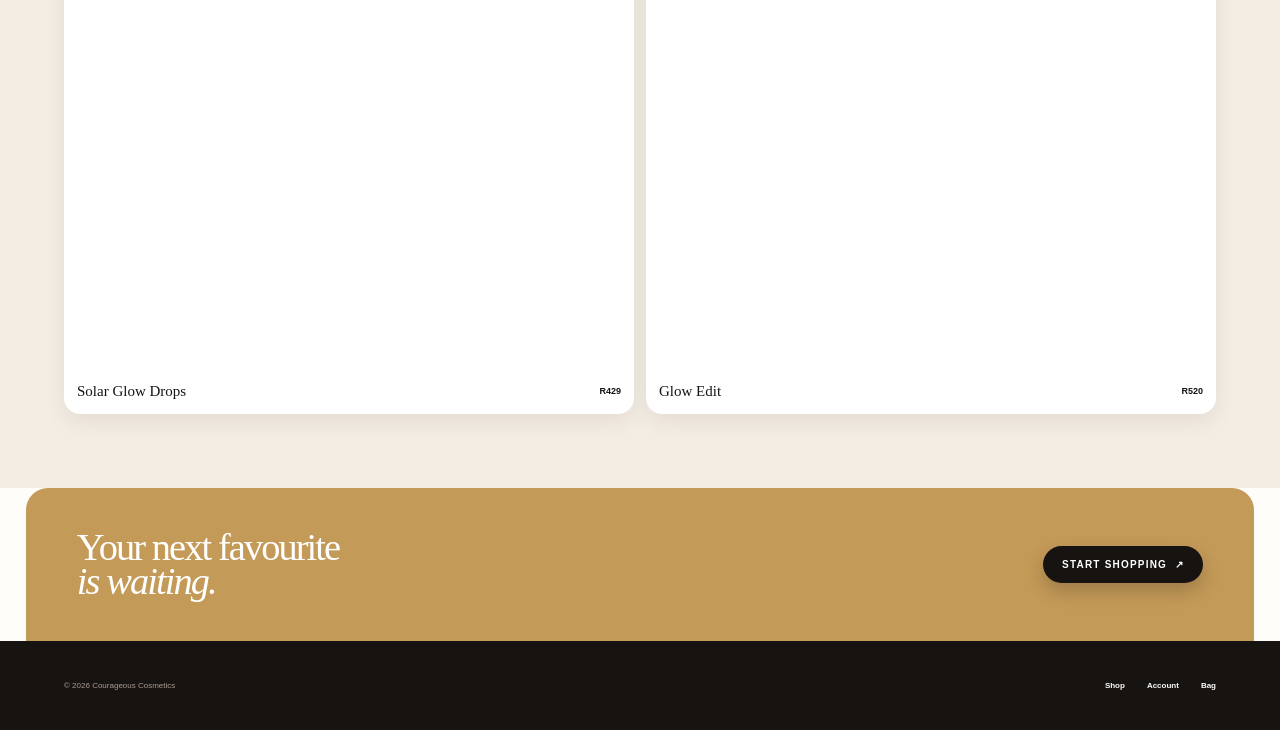
==== commit b8a050c7: "Put storefront titles and actions on compact cards" ====
--- a/index.html
+++ b/index.html
@@ -75,6 +75,26 @@
 .cc-v2 .bag{font-size:9px;font-weight:900}
 .cc-v2 .card-actions button{font-size:8px;font-weight:900;letter-spacing:.06em}
 .cc-v2 .promo-label{font-size:8px;font-weight:900}
+
+/* Title/action card treatment */
+.cc-v2 .rail-head,.cc-v2 .cat-head,.cc-v2 .category-products-head{
+  background:rgba(255,255,255,.82);
+  border:1px solid rgba(23,19,17,.10);
+  border-radius:16px;
+  padding:14px 16px;
+  box-shadow:0 8px 22px rgba(23,19,17,.07);
+}
+.cc-v2 .rail-head{margin-left:5vw;margin-right:5vw;padding-left:16px;padding-right:16px}
+.cc-v2 .rail-head h2,.cc-v2 .cat-head h2,.cc-v2 .category-products-head h3{position:relative}
+.cc-v2 .promos .rail-head{background:rgba(255,255,255,.08);border-color:rgba(255,255,255,.18);box-shadow:0 8px 22px rgba(0,0,0,.16)}
+.cc-v2 .promos .rail-head a{border-bottom-width:2px}
+.cc-v2 .cat-head{margin-bottom:28px}
+.cc-v2 .category-products-head{margin-left:0;margin-right:0}
+@media(max-width:800px){
+  .cc-v2 .rail-head{margin-left:20px;margin-right:20px;padding:12px 14px}
+  .cc-v2 .cat-head,.cc-v2 .category-products-head{padding:12px 14px}
+}
+
 </style>>
 </head>
 <body class="cc-v2">
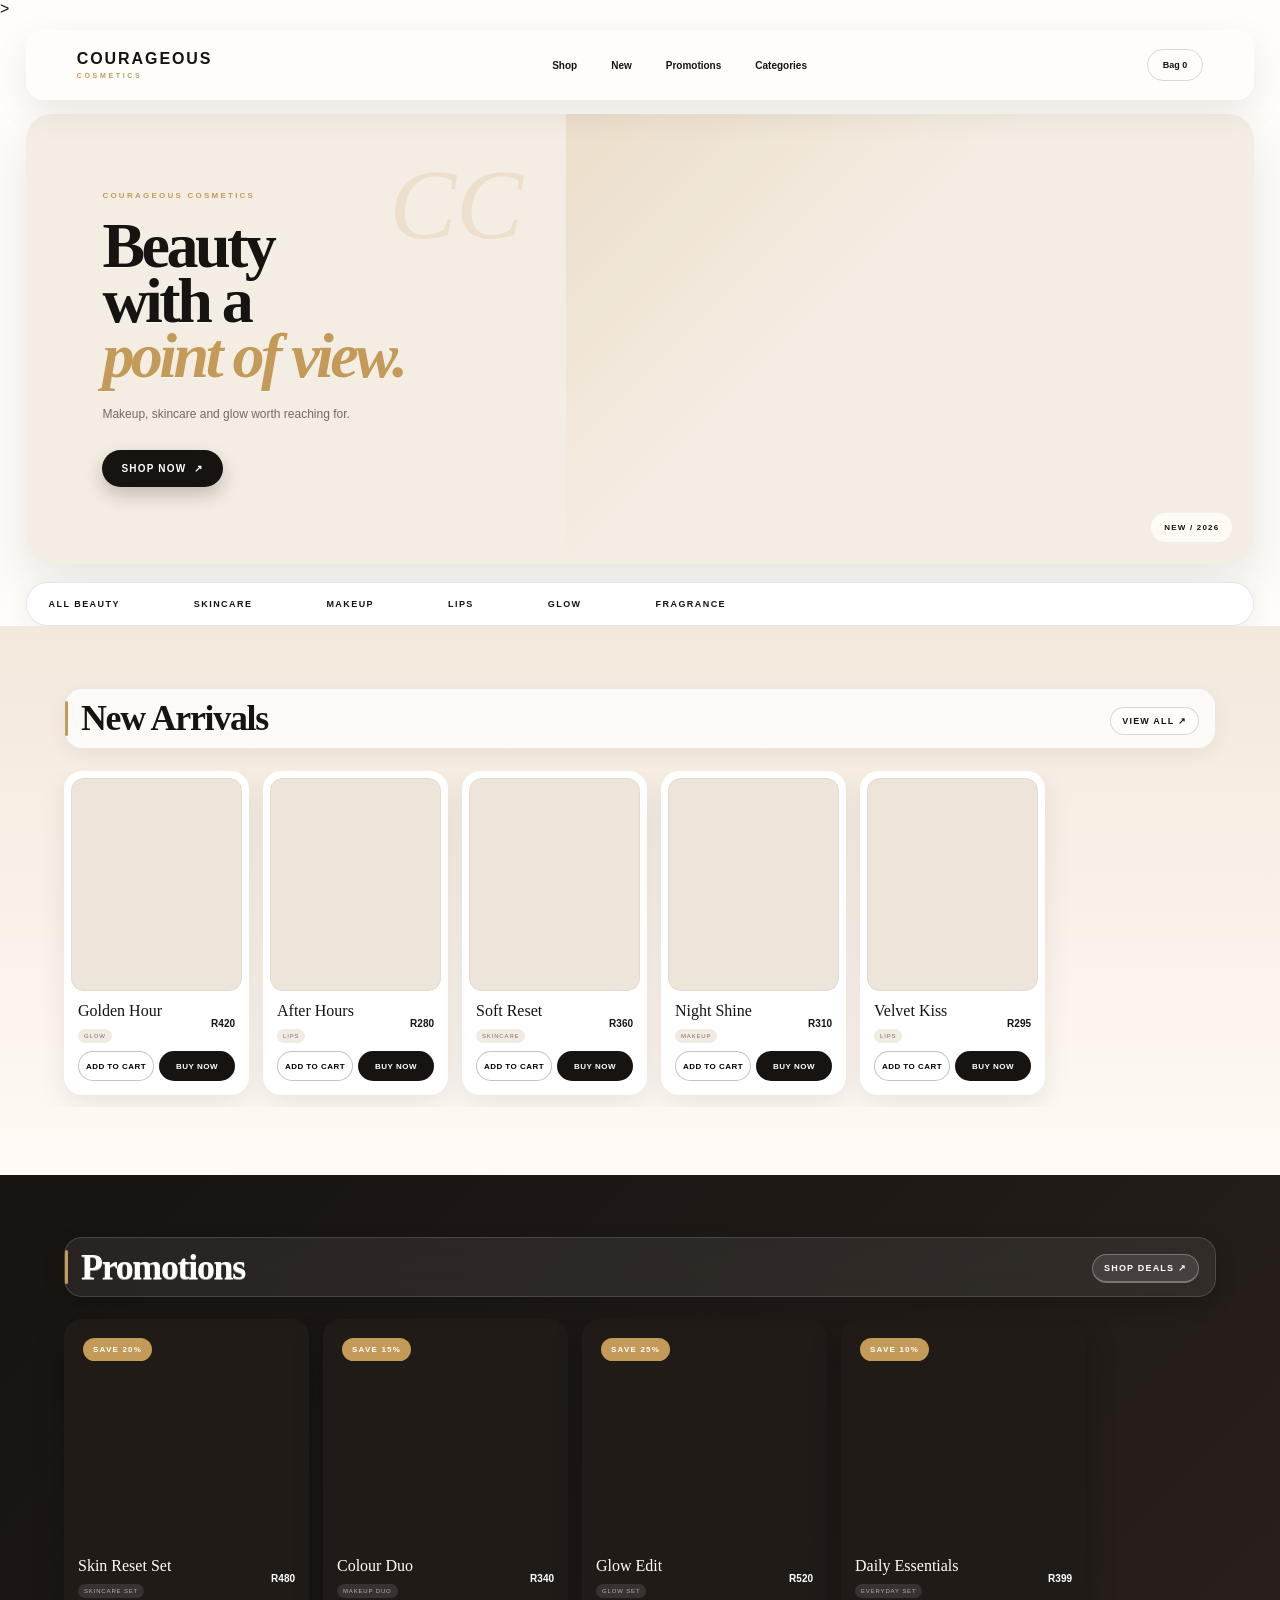
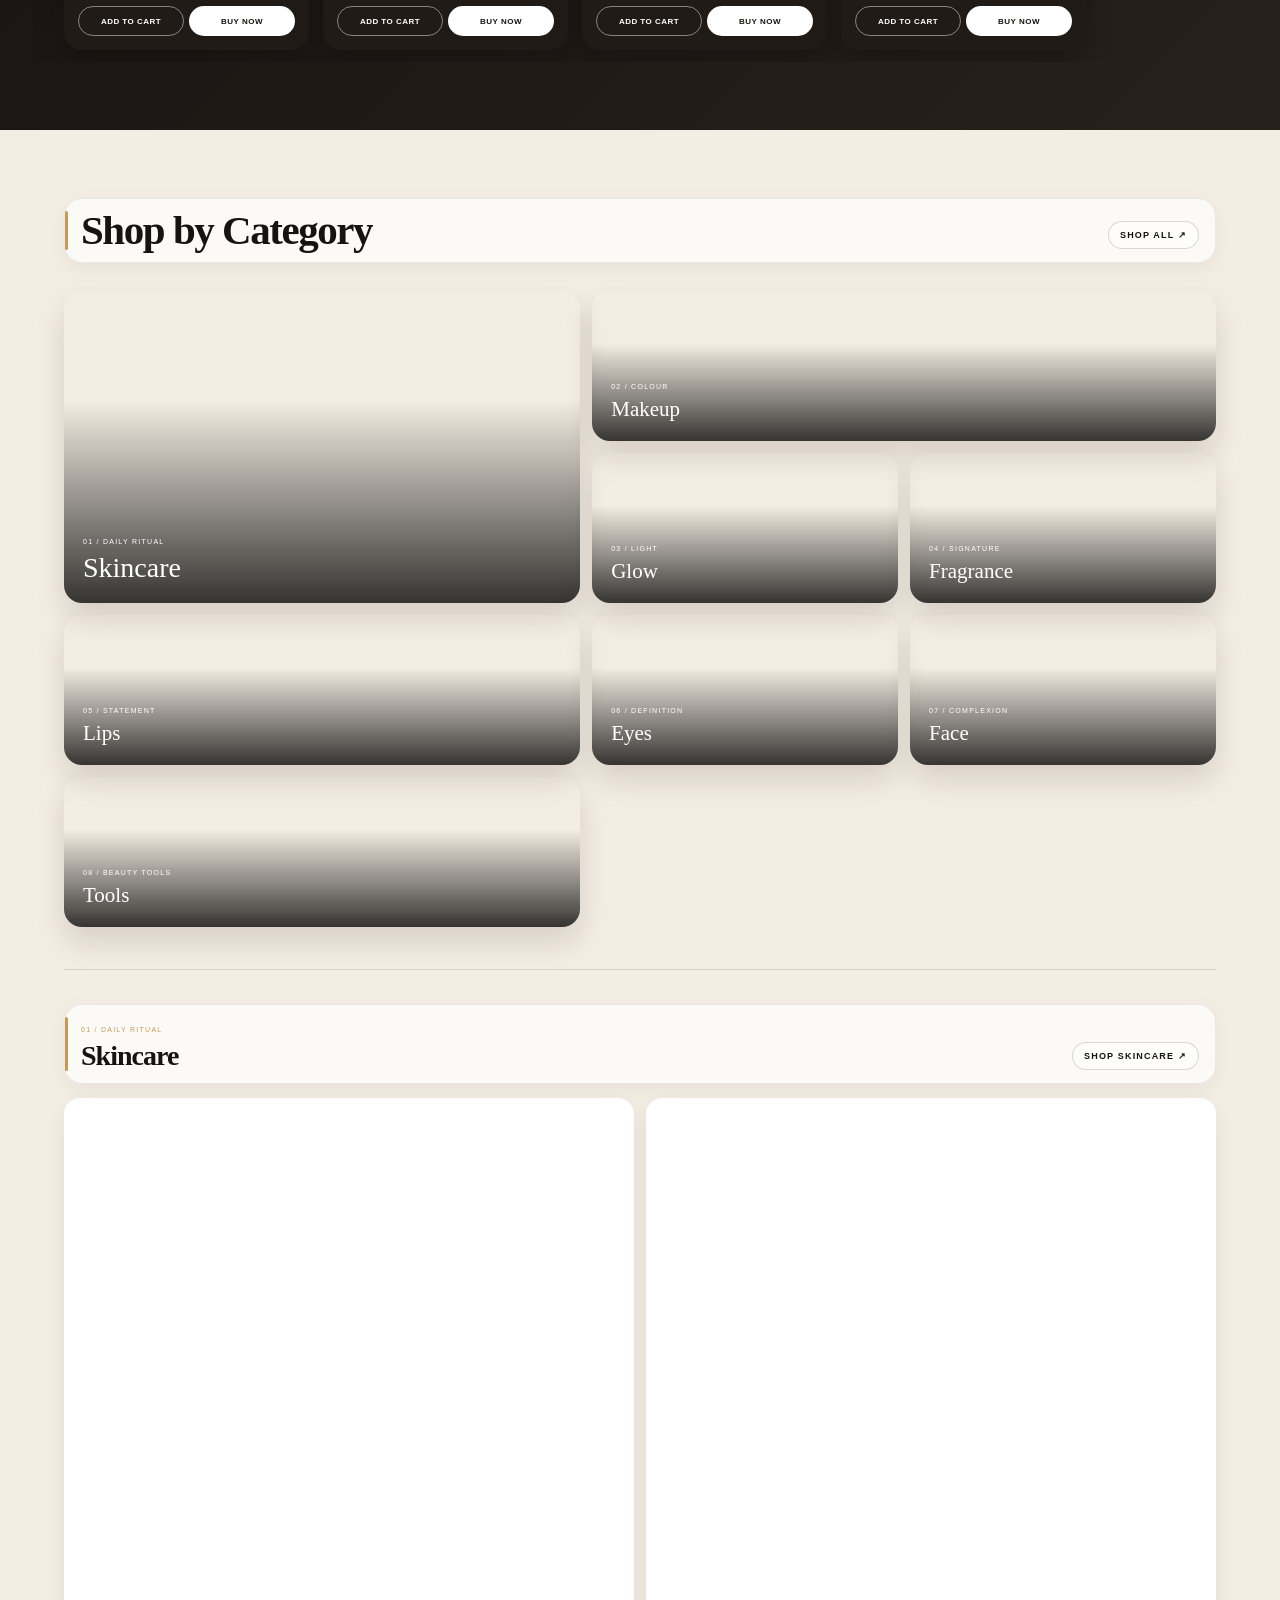
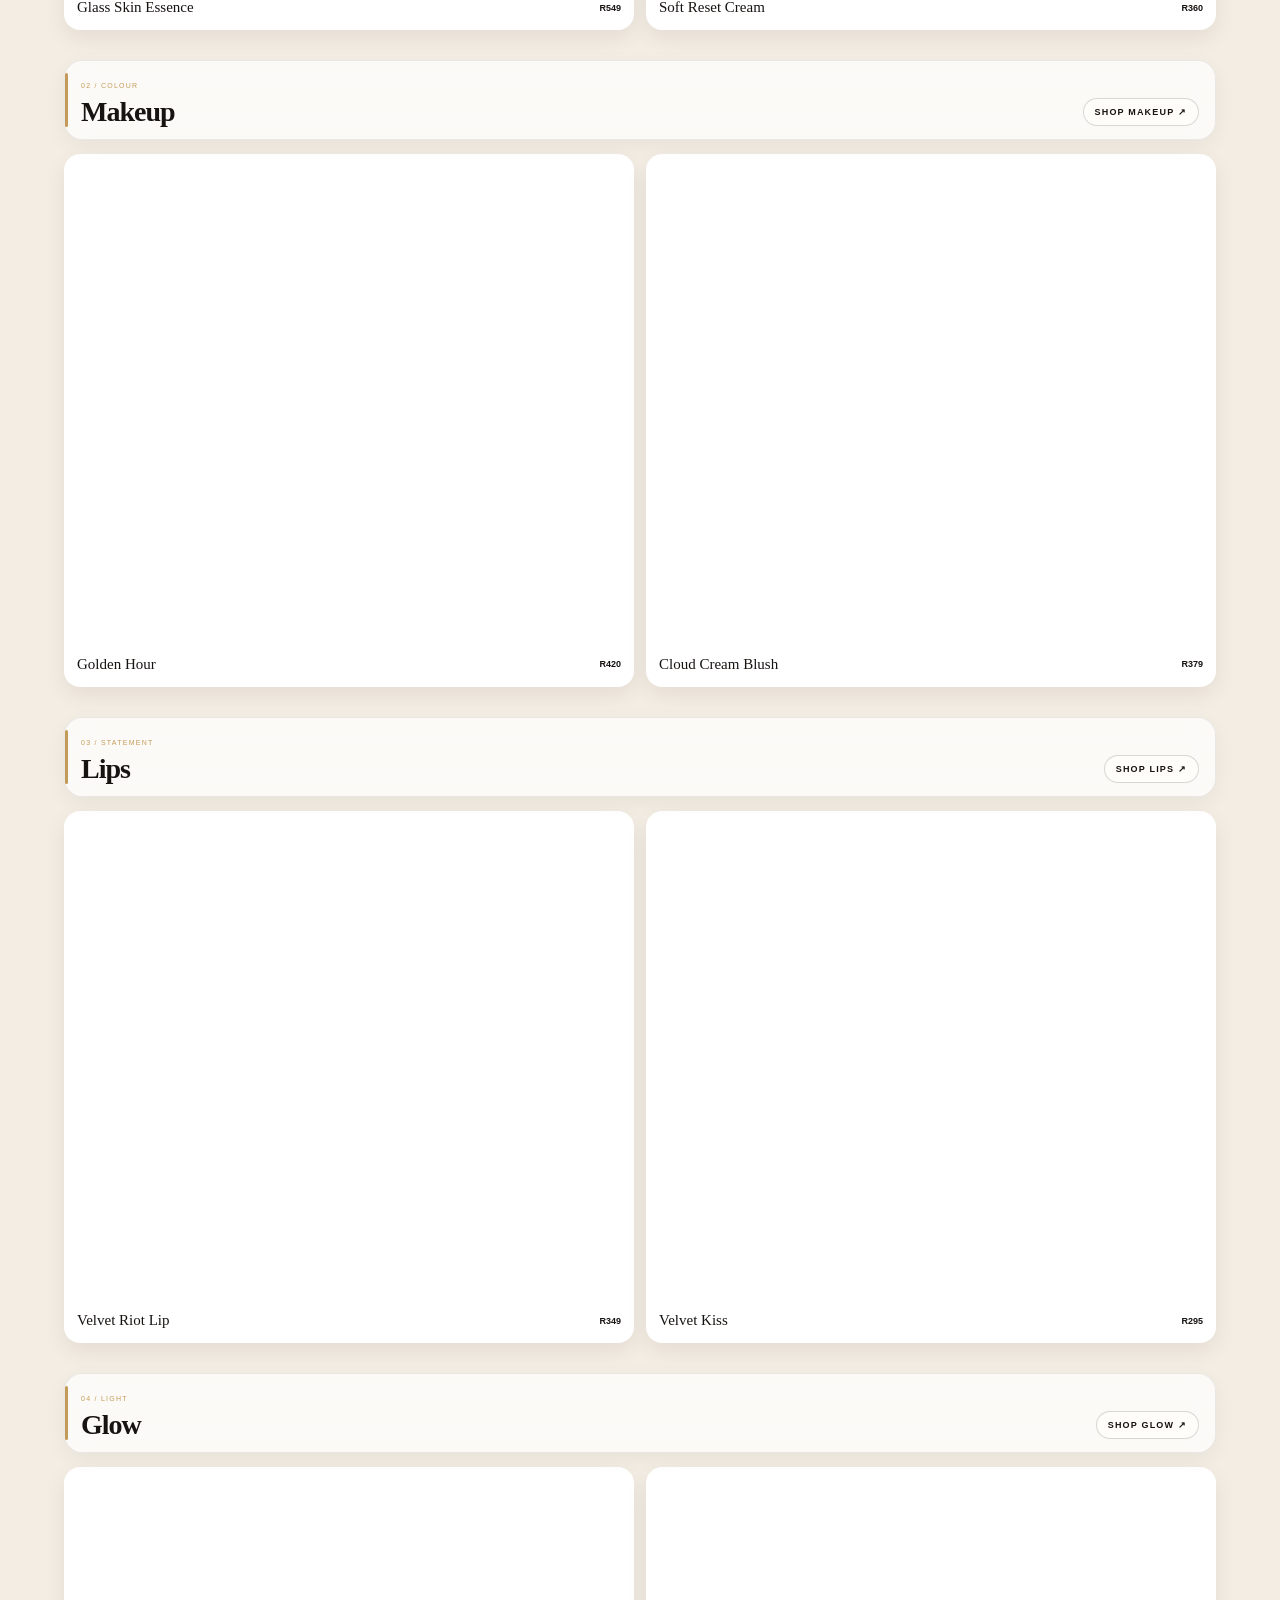
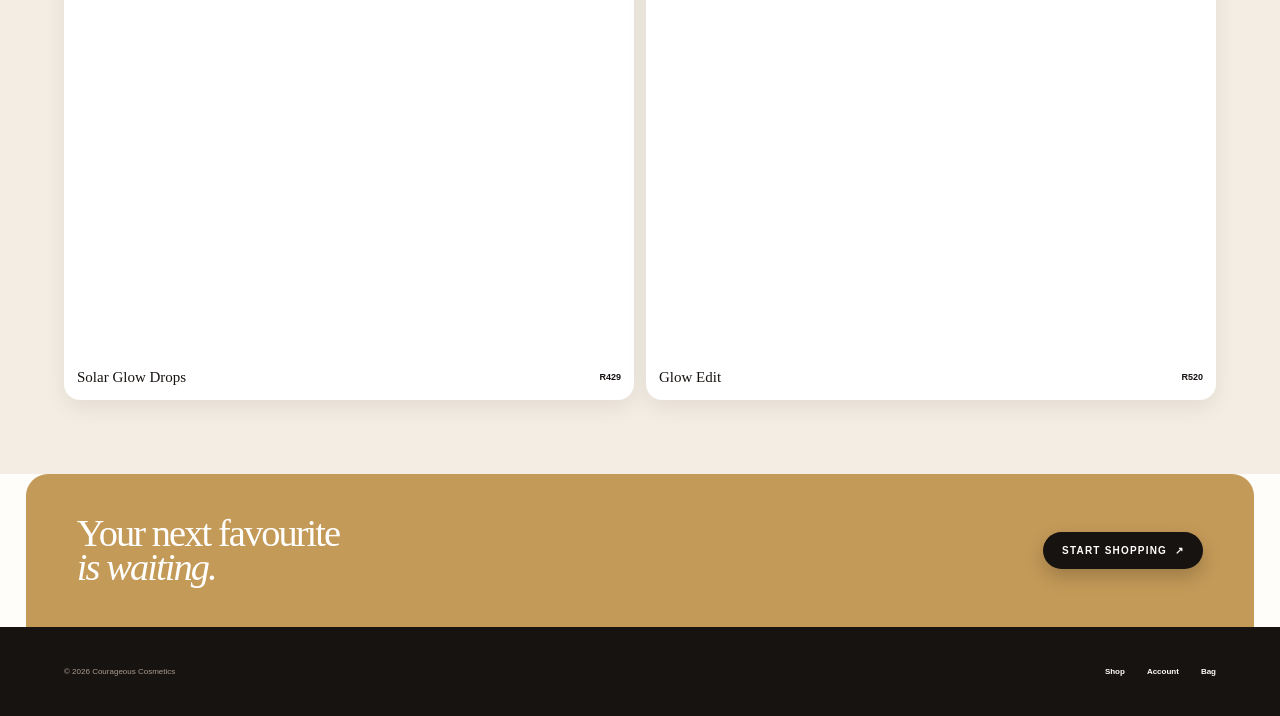
==== commit 45d38238: "Modernise storefront title and action cards" ====
--- a/index.html
+++ b/index.html
@@ -95,6 +95,65 @@
   .cc-v2 .cat-head,.cc-v2 .category-products-head{padding:12px 14px}
 }
 
+
+/* Modern title cards */
+.cc-v2 .rail-head,.cc-v2 .cat-head,.cc-v2 .category-products-head{
+  position:relative;
+  border:1px solid rgba(23,19,17,.08);
+  background:rgba(255,255,255,.72);
+  border-radius:18px;
+  padding:13px 16px;
+  box-shadow:0 6px 20px rgba(23,19,17,.05);
+  backdrop-filter:blur(12px);
+}
+.cc-v2 .rail-head:before,.cc-v2 .cat-head:before,.cc-v2 .category-products-head:before{
+  content:"";
+  position:absolute;
+  left:0;
+  top:12px;
+  bottom:12px;
+  width:3px;
+  border-radius:4px;
+  background:var(--gold);
+}
+.cc-v2 .rail-head h2,.cc-v2 .cat-head h2,.cc-v2 .category-products-head h3{
+  letter-spacing:-.035em;
+}
+.cc-v2 .rail-head a,.cc-v2 .cat-head a,.cc-v2 .category-products-head a{
+  display:inline-flex;
+  align-items:center;
+  gap:5px;
+  border:1px solid rgba(23,19,17,.16);
+  border-radius:999px;
+  padding:8px 11px;
+  background:var(--white);
+  text-decoration:none;
+  transition:.2s;
+}
+.cc-v2 .rail-head a:hover,.cc-v2 .cat-head a:hover,.cc-v2 .category-products-head a:hover{
+  background:var(--black);
+  color:#fff;
+  border-color:var(--black);
+  transform:translateY(-1px);
+}
+.cc-v2 .promos .rail-head{
+  background:rgba(255,255,255,.07);
+  border-color:rgba(255,255,255,.15);
+}
+.cc-v2 .promos .rail-head a{
+  background:rgba(255,255,255,.10);
+  border-color:rgba(255,255,255,.28);
+  color:#fff;
+}
+.cc-v2 .promos .rail-head a:hover{
+  background:#fff;
+  color:var(--black);
+}
+@media(max-width:800px){
+  .cc-v2 .rail-head,.cc-v2 .cat-head,.cc-v2 .category-products-head{padding:11px 13px}
+  .cc-v2 .rail-head a,.cc-v2 .cat-head a,.cc-v2 .category-products-head a{padding:7px 9px;font-size:8px}
+}
+
 </style>>
 </head>
 <body class="cc-v2">
